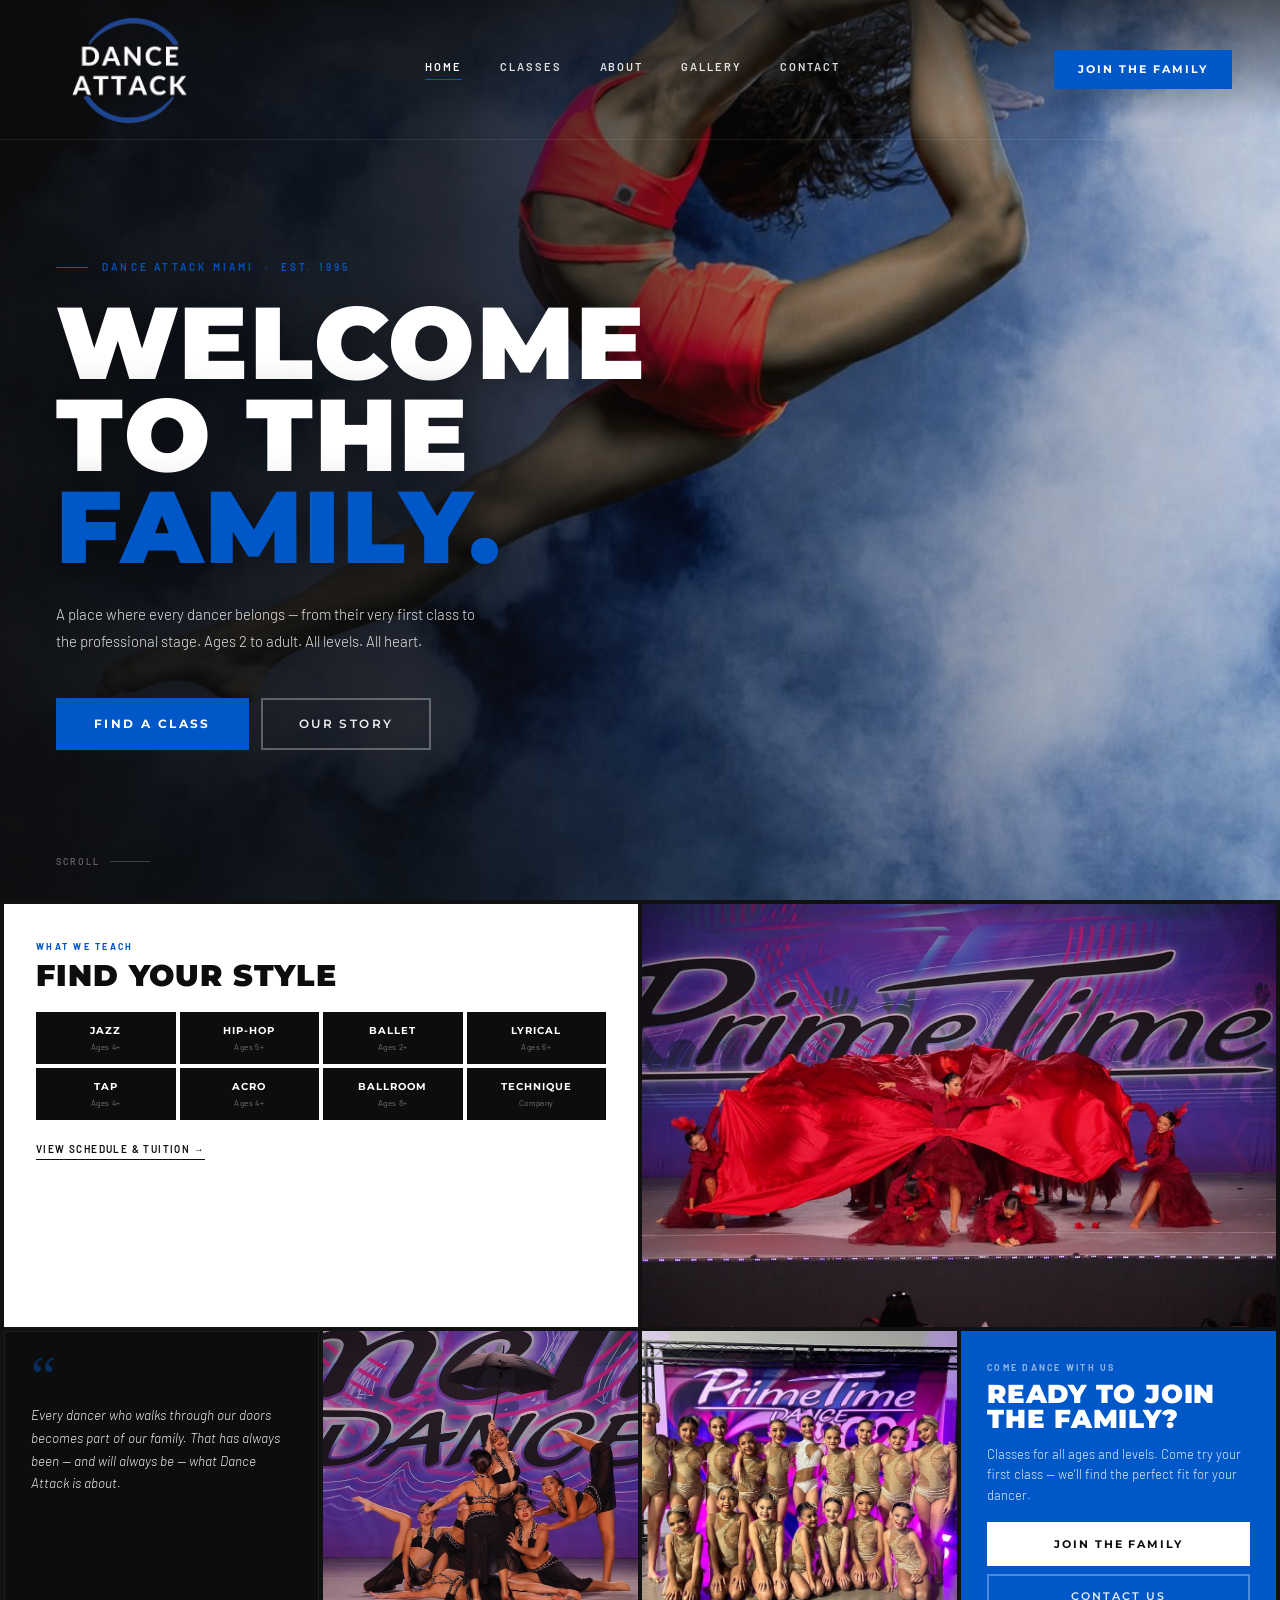
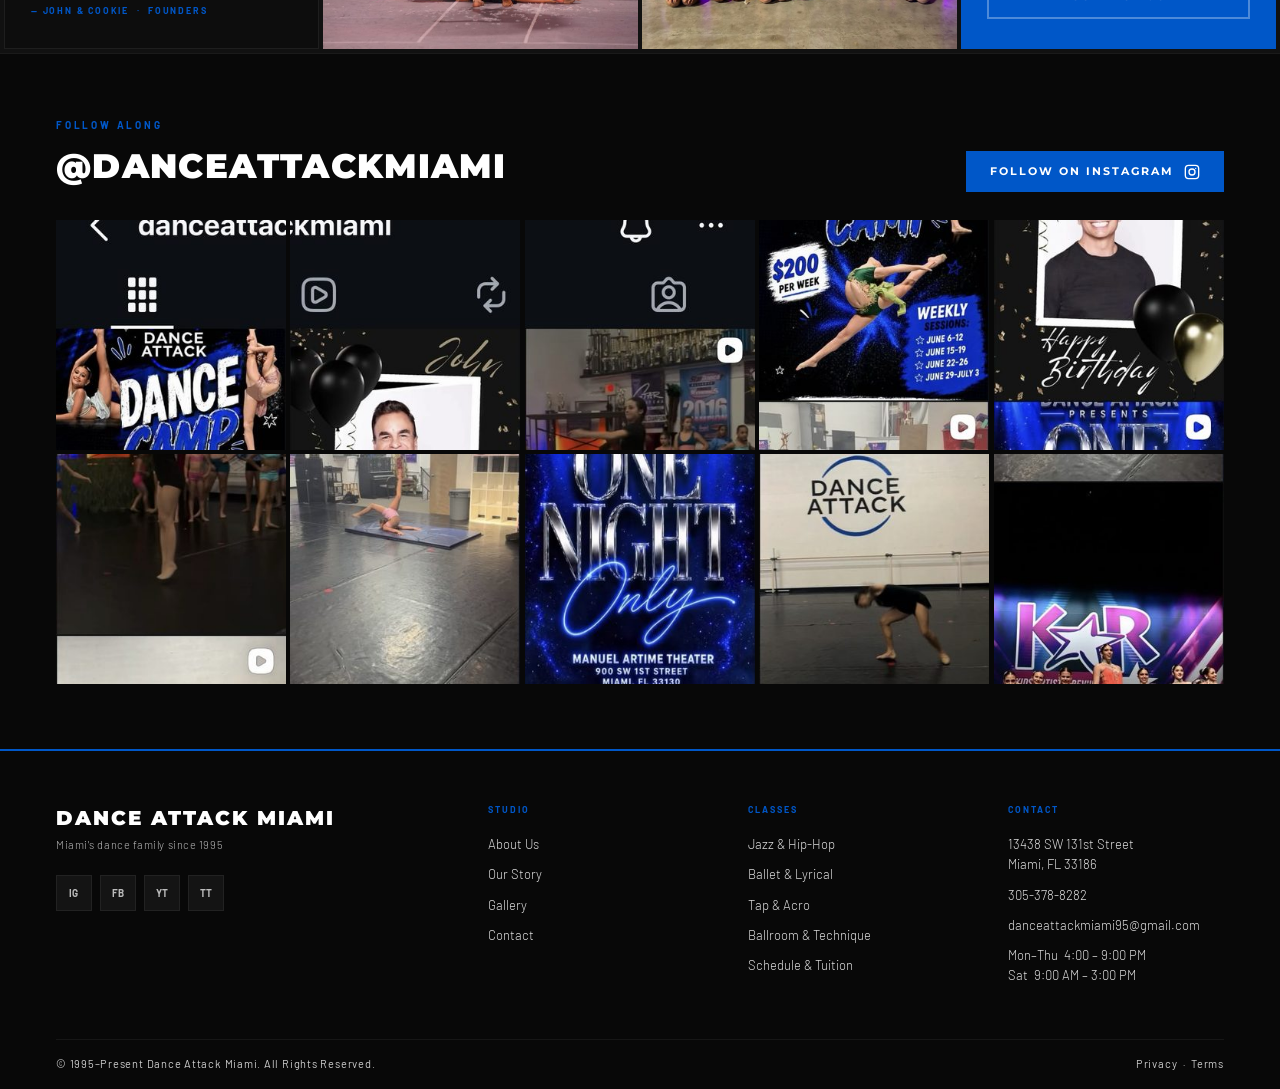
==== index.html @ 8b053bc7 "Add files via upload" ====
<!DOCTYPE html>
<html lang="en">
<head>
<meta charset="UTF-8">
<meta name="viewport" content="width=device-width, initial-scale=1.0">
<title>Dance Attack Miami</title>
<link href="https://fonts.googleapis.com/css2?family=Montserrat:wght@300;400;600;700;800;900&family=Barlow:wght@300;400&display=swap" rel="stylesheet">
<style>
*, *::before, *::after { box-sizing: border-box; margin: 0; padding: 0; }

:root {
  --black:   #0d0d0d;
  --white:   #ffffff;
  --blue:    #0057C8;
  --blue2:   #0048A8;
  --blue-dk: #003D8F;
  --blue-lt: #D6E4FF;
  --gap:     4px;
}

html { scroll-behavior: smooth; }
body {
  background: var(--black);
  color: var(--white);
  font-family: 'Barlow', sans-serif;
  font-weight: 400;
  line-height: 1.5;
  overflow-x: hidden;
}

/* ── NAV ── */
nav.top-nav {
  position: fixed;
  top: 0; left: 0; right: 0;
  z-index: 100;
  background: transparent;
  border-bottom: 1px solid rgba(255,255,255,0.08);
  display: flex;
  align-items: center;
  justify-content: space-between;
  padding: 0 48px;
  height: 140px;
  transition: height 0.4s ease, background 0.4s ease, border-color 0.4s ease, padding 0.4s ease;
}

nav.top-nav.scrolled {
  height: 68px;
  background: var(--black);
  border-bottom-color: var(--blue);
  padding: 0 48px;
}

.nav-logo {
  display: flex;
  align-items: center;
  gap: 11px;
  text-decoration: none;
  position: relative;
  z-index: 2;
}

.nav-logo-mark {
  width: 40px; height: 40px;
  position: relative;
  display: flex; align-items: center; justify-content: center;
}

.nav-logo-mark svg {
  position: absolute; inset: 0; width: 100%; height: 100%;
}

.nav-logo-wordmark {
  font-family: 'Montserrat', sans-serif;
  font-weight: 900;
  line-height: 1;
  color: var(--white);
}

.nav-logo-wordmark .line1 {
  font-size: 17px;
  letter-spacing: 0.1em;
  text-transform: uppercase;
  display: block;
}

.nav-logo-wordmark .line2 {
  font-size: 9px;
  letter-spacing: 0.22em;
  text-transform: uppercase;
  color: var(--blue);
  font-weight: 600;
  display: block;
  margin-top: 2px;
}

.nav-links {
  display: flex;
  align-items: center;
  gap: 38px;
  position: relative;
  z-index: 2;
}

.nav-links a {
  text-decoration: none;
  font-size: 11px;
  font-weight: 600;
  letter-spacing: 0.18em;
  text-transform: uppercase;
  color: rgba(255,255,255,0.88);
  padding-bottom: 3px;
  border-bottom: 1.5px solid transparent;
  transition: color 0.2s, border-color 0.2s, font-size 0.4s;
}

.nav-links a:hover,
.nav-links a.active { color: var(--white); border-bottom-color: var(--blue); }

.nav-cta {
  background: var(--blue);
  color: var(--white);
  font-family: 'Montserrat', sans-serif;
  font-weight: 700;
  font-size: 11px;
  letter-spacing: 0.18em;
  text-transform: uppercase;
  padding: 11px 24px;
  text-decoration: none;
  transition: background 0.2s;
  white-space: nowrap;
  position: relative;
  z-index: 2;
}

.nav-cta:hover { background: var(--blue2); }

.hamburger {
  display: none;
  flex-direction: column;
  gap: 5px;
  cursor: pointer;
  padding: 4px;
  background: none;
  border: none;
  position: relative;
  z-index: 2;
}

.hamburger span {
  width: 22px; height: 2px;
  background: var(--white);
  display: block;
  transition: transform 0.3s ease, opacity 0.3s ease;
  transform-origin: center;
}

.hamburger.open span:nth-child(1) { transform: translateY(7px) rotate(45deg); }
.hamburger.open span:nth-child(2) { opacity: 0; transform: scaleX(0); }
.hamburger.open span:nth-child(3) { transform: translateY(-7px) rotate(-45deg); }

/* Mobile fullscreen menu */
.mobile-menu {
  position: fixed;
  top: 0; right: 0;
  width: 100%; height: 100%;
  background: var(--black);
  border-left: 3px solid var(--blue);
  z-index: 200;
  display: flex;
  flex-direction: column;
  align-items: flex-start;
  justify-content: center;
  padding: 100px 40px 40px;
  gap: 4px;
  transform: translateX(100%);
  transition: transform 0.45s cubic-bezier(0.77, 0, 0.175, 1);
  pointer-events: none;
}

.mobile-menu.open {
  transform: translateX(0);
  pointer-events: all;
}

.mobile-menu a {
  font-family: 'Montserrat', sans-serif;
  font-weight: 900;
  font-size: 32px;
  letter-spacing: 0.06em;
  text-transform: uppercase;
  color: var(--white);
  text-decoration: none;
  padding: 10px 0;
  border-bottom: 1px solid #1a1a1a;
  width: 100%;
  opacity: 0;
  transform: translateX(-30px);
  transition: opacity 0.3s ease, transform 0.3s ease, color 0.2s;
  display: flex;
  align-items: center;
  justify-content: space-between;
}

.mobile-menu a::after {
  content: '→';
  font-size: 18px;
  color: var(--blue);
  opacity: 0;
  transition: opacity 0.2s, transform 0.2s;
  transform: translateX(-8px);
}

.mobile-menu a:hover { color: var(--blue); }
.mobile-menu a:hover::after { opacity: 1; transform: translateX(0); }

/* Staggered item entrance */
.mobile-menu.open a:nth-child(1) { opacity: 1; transform: translateX(0); transition-delay: 0.28s; }
.mobile-menu.open a:nth-child(2) { opacity: 1; transform: translateX(0); transition-delay: 0.35s; }
.mobile-menu.open a:nth-child(3) { opacity: 1; transform: translateX(0); transition-delay: 0.42s; }
.mobile-menu.open a:nth-child(4) { opacity: 1; transform: translateX(0); transition-delay: 0.49s; }
.mobile-menu.open a:nth-child(5) { opacity: 1; transform: translateX(0); transition-delay: 0.56s; }

.mobile-menu .m-cta {
  font-size: 12px;
  background: var(--blue);
  padding: 14px 32px;
  margin-top: 20px;
  border: none;
  border-bottom: none;
  opacity: 0;
  transform: translateX(-20px);
  transition: opacity 0.3s ease 0.65s, transform 0.3s ease 0.65s, background 0.2s;
  cursor: pointer;
  width: auto;
  align-self: flex-start;
  display: inline-flex;
  letter-spacing: 0.18em;
}

.mobile-menu.open .m-cta {
  opacity: 1;
  transform: translateX(0);
}

.mobile-menu .m-cta:hover { background: #0048A8; }

.mobile-menu .m-close {
  position: absolute;
  top: 24px; right: 24px;
  font-size: 26px;
  cursor: pointer;
  background: none;
  border: none;
  color: #555;
  line-height: 1;
  transition: color 0.2s;
}

.mobile-menu .m-close:hover { color: var(--white); }

/* ── HERO — FULL BLEED ── */
.hero {
  position: relative;
  min-height: 100vh;
  display: flex;
  align-items: center;
  overflow: hidden;
}

/* Background image — dancer pushed right */
.hero-bg {
  position: absolute;
  inset: 0;
  z-index: 0;
}

.hero-bg img {
  width: 100%;
  height: 100%;
  object-fit: cover;
  object-position: 70% center;
  display: block;
}

/* Gradient: dark on left for text, fades to transparent right */
.hero-gradient {
  position: absolute;
  inset: 0;
  z-index: 1;
  background: linear-gradient(
    to right,
    rgba(13,13,13,0.95) 0%,
    rgba(13,13,13,0.80) 35%,
    rgba(13,13,13,0.35) 60%,
    rgba(13,13,13,0.0)  100%
  );
}

/* Extra gradient at top for nav legibility */
.hero-top-fade {
  position: absolute;
  top: 0; left: 0; right: 0;
  height: 120px;
  z-index: 1;
  background: linear-gradient(to bottom, rgba(13,13,13,0.6) 0%, transparent 100%);
}

/* Text content */
.hero-content {
  position: relative;
  z-index: 2;
  padding: 190px 56px 80px;
  max-width: 600px;
}

.hero-eyebrow {
  font-size: 10px;
  font-weight: 600;
  letter-spacing: 0.32em;
  text-transform: uppercase;
  color: var(--blue);
  margin-bottom: 22px;
  display: flex;
  align-items: center;
  gap: 14px;
}

.hero-eyebrow::before {
  content: '';
  display: block;
  width: 32px;
  height: 1.5px;
  background: var(--blue);
  flex-shrink: 0;
}

.hero-headline {
  font-family: 'Montserrat', sans-serif;
  font-weight: 900;
  text-transform: uppercase;
  letter-spacing: 0.02em;
  line-height: 0.9;
  font-size: clamp(72px, 8vw, 110px);
  color: var(--white);
  margin-bottom: 28px;
  text-shadow: 0 2px 40px rgba(0,0,0,0.5);
}

.hero-headline em {
  font-style: normal;
  color: var(--blue);
}

.hero-sub {
  font-size: 15px;
  font-weight: 300;
  color: rgba(255,255,255,0.88);
  line-height: 1.75;
  max-width: 420px;
  margin-bottom: 44px;
  text-shadow: 0 1px 20px rgba(0,0,0,0.6);
}

.hero-actions {
  display: flex;
  gap: 12px;
  flex-wrap: wrap;
}

.btn-primary {
  background: var(--blue);
  color: var(--white);
  font-family: 'Montserrat', sans-serif;
  font-weight: 700;
  font-size: 12px;
  letter-spacing: 0.2em;
  text-transform: uppercase;
  padding: 15px 36px;
  text-decoration: none;
  border: 2px solid var(--blue);
  transition: background 0.2s, border-color 0.2s;
  display: inline-block;
}

.btn-primary:hover { background: var(--blue2); border-color: var(--blue2); }

.btn-ghost {
  color: rgba(255,255,255,0.92);
  font-family: 'Montserrat', sans-serif;
  font-weight: 600;
  font-size: 12px;
  letter-spacing: 0.2em;
  text-transform: uppercase;
  padding: 15px 36px;
  text-decoration: none;
  border: 2px solid rgba(255,255,255,0.3);
  transition: border-color 0.2s, color 0.2s;
  display: inline-block;
}

.btn-ghost:hover { border-color: rgba(255,255,255,0.7); color: var(--white); }

/* Scroll hint */
.hero-scroll {
  position: absolute;
  bottom: 32px;
  left: 56px;
  z-index: 2;
  display: flex;
  align-items: center;
  gap: 10px;
  font-size: 9px;
  font-weight: 600;
  letter-spacing: 0.22em;
  text-transform: uppercase;
  color: rgba(255,255,255,0.35);
}

.hero-scroll::after {
  content: '';
  display: block;
  width: 40px;
  height: 1px;
  background: rgba(255,255,255,0.2);
}

/* ── BENTO ── */
.bento-wrap {
  background: #111;
  padding: var(--gap);
}

.bento-grid {
  display: grid;
  grid-template-columns: repeat(4, 1fr);
  gap: var(--gap);
}

.bcard-classes {
  grid-column: span 2;
  background: var(--white);
  color: var(--black);
  padding: 36px 32px;
  display: flex;
  flex-direction: column;
  gap: 22px;
}

.bcard-gallery-main {
  grid-column: span 2;
  min-height: 280px;
  background: #0d1117;
  overflow: hidden;
  position: relative;
}

.bcard-gallery-main img {
  width: 100%; height: 100%;
  object-fit: cover;
  display: block;
}

.bcard-quote {
  grid-column: span 1;
  background: #0d0d0d;
  border: 1px solid #1e1e1e;
  padding: 30px 26px;
  display: flex;
  flex-direction: column;
  gap: 14px;
  min-height: 220px;
}

.bcard-photo {
  grid-column: span 1;
  min-height: 220px;
  background: #1a1a1a;
  overflow: hidden;
  position: relative;
}

.bcard-photo img {
  width: 100%; height: 100%;
  object-fit: cover;
  display: block;
  transition: transform 0.5s ease;
}

.bcard-photo:hover img { transform: scale(1.05); }

.photo-hover {
  position: absolute; inset: 0;
  background: linear-gradient(to top, rgba(0,0,0,0.65) 0%, transparent 55%);
  display: flex; align-items: flex-end; padding: 16px;
  opacity: 0; transition: opacity 0.3s;
}

.bcard-photo:hover .photo-hover { opacity: 1; }

.photo-label {
  font-size: 9px; font-weight: 700;
  letter-spacing: 0.2em; text-transform: uppercase;
  color: var(--white);
}

.bcard-cta {
  grid-column: span 1;
  background: var(--blue);
  padding: 30px 26px;
  display: flex;
  flex-direction: column;
  justify-content: space-between;
  gap: 16px;
  min-height: 220px;
}

.card-tag {
  font-size: 9px; font-weight: 700;
  letter-spacing: 0.25em; text-transform: uppercase;
}

.card-tag.dark  { color: var(--blue); }
.card-tag.light { color: rgba(255,255,255,0.55); }

.card-title {
  font-family: 'Montserrat', sans-serif;
  font-weight: 900;
  text-transform: uppercase;
  letter-spacing: 0.03em;
  line-height: 0.95;
}

.card-title.on-white { font-size: 30px; color: var(--black); }
.card-title.on-blue  { font-size: 26px; color: var(--white); }

.classes-grid {
  display: grid;
  grid-template-columns: repeat(4, 1fr);
  gap: 4px;
}

.class-pill {
  background: var(--black);
  color: var(--white);
  font-family: 'Montserrat', sans-serif;
  font-weight: 700;
  font-size: 10px;
  letter-spacing: 0.1em;
  text-transform: uppercase;
  padding: 11px 6px;
  text-align: center;
  text-decoration: none;
  display: flex;
  flex-direction: column;
  align-items: center;
  gap: 3px;
  transition: background 0.2s;
}

.class-pill:hover { background: var(--blue); }
.class-pill span { font-size: 8px; font-weight: 400; font-family: 'Barlow', sans-serif; color: #777; letter-spacing: 0.05em; text-transform: none; }
.class-pill:hover span { color: rgba(255,255,255,0.88); }

.bcard-link {
  font-size: 10px; font-weight: 600;
  letter-spacing: 0.14em; text-transform: uppercase;
  color: var(--black); text-decoration: none;
  border-bottom: 1.5px solid var(--black);
  padding-bottom: 2px; align-self: flex-start;
  transition: color 0.2s, border-color 0.2s;
}

.bcard-link:hover { color: var(--blue); border-color: var(--blue); }

.quote-mark {
  font-family: Georgia, serif;
  font-size: 56px;
  color: var(--blue);
  line-height: 0.5;
  opacity: 0.45;
}

.quote-text {
  font-size: 13.5px; font-weight: 300; font-style: italic;
  color: #eee; line-height: 1.7; flex: 1;
}

.quote-attr {
  font-size: 9px; font-weight: 700;
  letter-spacing: 0.2em; text-transform: uppercase;
  color: var(--blue);
}

.cta-sub {
  font-size: 13px; font-weight: 300;
  color: rgba(255,255,255,0.88); line-height: 1.6;
}

.cta-btn-stack { display: flex; flex-direction: column; gap: 8px; }

.btn-white {
  background: var(--white); color: var(--black);
  font-family: 'Montserrat', sans-serif;
  font-weight: 700; font-size: 11px;
  letter-spacing: 0.18em; text-transform: uppercase;
  padding: 12px 20px; text-decoration: none;
  border: 2px solid var(--white); text-align: center;
  transition: background 0.2s, color 0.2s; display: block;
}

.btn-white:hover { background: transparent; color: var(--white); }

.btn-outline-white {
  color: rgba(255,255,255,0.88);
  font-family: 'Montserrat', sans-serif;
  font-weight: 600; font-size: 11px;
  letter-spacing: 0.18em; text-transform: uppercase;
  padding: 12px 20px; text-decoration: none;
  border: 2px solid rgba(255,255,255,0.3); text-align: center;
  transition: border-color 0.2s, color 0.2s; display: block;
}

.btn-outline-white:hover { border-color: white; color: white; }

/* ── FOOTER ── */
footer {
  background: #080808;
  border-top: 2px solid var(--blue);
  padding: 52px 56px 0;
}

.footer-grid {
  display: grid;
  grid-template-columns: 1.8fr 1fr 1fr 1fr;
  gap: 44px;
  padding-bottom: 44px;
}

.footer-brand-name {
  font-family: 'Montserrat', sans-serif;
  font-weight: 900; font-size: 20px;
  letter-spacing: 0.1em; text-transform: uppercase;
  margin-bottom: 4px; color: var(--white);
}

.footer-brand-tag {
  font-size: 11px; font-weight: 300;
  color: #bbb; margin-bottom: 22px; letter-spacing: 0.05em;
}

.footer-social { display: flex; gap: 8px; }

.social-btn {
  width: 36px; height: 36px;
  background: #141414; border: 1px solid #222;
  display: flex; align-items: center; justify-content: center;
  text-decoration: none; font-size: 10px; font-weight: 700;
  letter-spacing: 0.04em; color: #bbb;
  transition: background 0.2s, color 0.2s, border-color 0.2s;
}

.social-btn:hover { background: var(--blue); color: white; border-color: var(--blue); }

.footer-col h4 {
  font-size: 9px; font-weight: 700;
  letter-spacing: 0.22em; text-transform: uppercase;
  color: var(--blue); margin-bottom: 18px;
}

.footer-col a, .footer-col p {
  display: block; font-size: 13px; font-weight: 300;
  color: #ddd; text-decoration: none;
  margin-bottom: 10px; line-height: 1.55;
  transition: color 0.2s;
}

.footer-col a:hover { color: var(--white); }

.footer-bottom {
  border-top: 1px solid #161616; padding: 16px 0;
  display: flex; justify-content: space-between;
  font-size: 11px; color: #ccc; letter-spacing: 0.07em;
}

/* ── BOTTOM NAV (mobile) ── */
.bottom-nav {
  display: none;
  position: fixed;
  bottom: 0; left: 0; right: 0;
  background: #0a0a0a;
  border-top: 1px solid #1a1a1a;
  z-index: 100; height: 58px;
}

.bnav-inner {
  display: grid;
  grid-template-columns: repeat(5, 1fr);
  height: 100%;
}

.bnav-item {
  display: flex; flex-direction: column;
  align-items: center; justify-content: center;
  gap: 3px; text-decoration: none; color: #444;
  transition: color 0.2s; font-size: 8px;
  font-weight: 600; letter-spacing: 0.08em; text-transform: uppercase;
}

.bnav-item.active, .bnav-item:hover { color: var(--blue); }
.bnav-item svg { width: 19px; height: 19px; }

/* ── RESPONSIVE ── */
@media (max-width: 1024px) {
  nav.top-nav { padding: 0 20px; height: 100px; }
  nav.top-nav.scrolled { height: 60px; }
  .nav-links, .nav-cta { display: none; }
  .hamburger { display: flex; }

  /* Hero: keep overlay on mobile, adjust position */
  .hero { min-height: 100svh; }
  .hero-bg img { object-position: 65% center; }
  .hero-gradient {
    background: linear-gradient(
      to right,
      rgba(13,13,13,0.88) 0%,
      rgba(13,13,13,0.65) 40%,
      rgba(13,13,13,0.25) 68%,
      rgba(13,13,13,0.05) 100%
    );
  }
  .hero-content { padding: 110px 20px 60px; max-width: 85%; }
  .hero-headline { font-size: clamp(38px, 9vw, 58px); }
  .hero-sub { font-size: 14px; max-width: 340px; }
  .hero-scroll { left: 24px; }

  .bento-grid { grid-template-columns: 1fr 1fr; }
  .bcard-classes { grid-column: span 2; }
  .bcard-gallery-main { grid-column: span 2; min-height: 220px; }
  .bcard-quote, .bcard-photo, .bcard-cta { grid-column: span 1; }

  footer { padding: 36px 20px 0; }
  .footer-grid { grid-template-columns: 1fr 1fr; gap: 28px; }
  .bottom-nav { display: block; }
  body { padding-bottom: 58px; }
}

@media (max-width: 580px) {
  .hero-bg img { object-position: 72% center; }
  .hero-gradient {
    background: linear-gradient(
      to right,
      rgba(13,13,13,0.90) 0%,
      rgba(13,13,13,0.70) 50%,
      rgba(13,13,13,0.2)  100%
    );
  }
  .hero-content { padding: 100px 18px 50px; }
  .hero-headline { font-size: clamp(32px, 10vw, 46px); }
  .hero-sub { font-size: 13.5px; max-width: 280px; }
  .hero-actions { flex-direction: column; align-items: stretch; }
  .btn-primary, .btn-ghost { text-align: center; }

  .bento-grid { grid-template-columns: 1fr; }
  .bcard-classes, .bcard-gallery-main,
  .bcard-quote, .bcard-photo, .bcard-cta { grid-column: span 1; }
  .bcard-gallery-main { min-height: 200px; }
  .classes-grid { grid-template-columns: repeat(4, 1fr); gap: 3px; }
  .class-pill { font-size: 9px; padding: 9px 3px; }
  .footer-grid { grid-template-columns: 1fr; }
}

/* ── ANIMATIONS ─────────────────────────────────────── */

/* 1. Hero headline — staggered fade-up */
@keyframes fadeUp {
  from { opacity: 0; transform: translateY(32px); }
  to   { opacity: 1; transform: translateY(0); }
}

.hero-eyebrow {
  opacity: 0;
  animation: fadeUp 0.7s ease forwards;
  animation-delay: 0.2s;
}

.hero-headline {
  opacity: 0;
  animation: fadeUp 0.8s ease forwards;
  animation-delay: 0.45s;
}

.hero-sub {
  opacity: 0;
  animation: fadeUp 0.7s ease forwards;
  animation-delay: 0.75s;
}

.hero-actions {
  opacity: 0;
  animation: fadeUp 0.7s ease forwards;
  animation-delay: 1s;
}

.hero-scroll {
  opacity: 0;
  animation: fadeUp 0.6s ease forwards;
  animation-delay: 1.3s;
}

/* 2. Bento cards — scroll-triggered fade-up via JS class */
@keyframes cardEnter {
  from { opacity: 0; transform: translateY(28px); }
  to   { opacity: 1; transform: translateY(0); }
}

.bcard-classes,
.bcard-gallery-main,
.bcard-quote,
.bcard-photo,
.bcard-cta {
  opacity: 0;
  transform: translateY(28px);
  transition: opacity 0.6s ease, transform 0.6s ease;
}

.bcard-classes.visible,
.bcard-gallery-main.visible,
.bcard-quote.visible,
.bcard-photo.visible,
.bcard-cta.visible {
  opacity: 1;
  transform: translateY(0);
}

/* 3. Class pills — scale + color on hover */
.class-pill {
  transition: background 0.2s ease, transform 0.18s ease, box-shadow 0.18s ease;
}

.class-pill:hover {
  transform: scale(1.04);
  box-shadow: 0 4px 16px rgba(0, 87, 200, 0.35);
}

/* 4. Nav CTA — single pulse on load */
@keyframes ctaPulse {
  0%   { box-shadow: 0 0 0 0 rgba(0, 87, 200, 0.7); }
  60%  { box-shadow: 0 0 0 10px rgba(0, 87, 200, 0); }
  100% { box-shadow: 0 0 0 0 rgba(0, 87, 200, 0); }
}

.nav-cta {
  animation: ctaPulse 1.2s ease 1.8s 2;
}

/* 5. Photo cards — blue tint overlay on hover */
.bcard-photo::after {
  content: '';
  position: absolute;
  inset: 0;
  background: rgba(0, 87, 200, 0.18);
  opacity: 0;
  transition: opacity 0.3s ease;
  pointer-events: none;
  z-index: 1;
}

.bcard-photo:hover::after {
  opacity: 1;
}

.photo-hover {
  z-index: 2;
}

/* 6. Quote mark — fade + scale in on scroll */
.quote-mark {
  opacity: 0;
  transform: scale(0.6);
  transition: opacity 0.8s ease, transform 0.8s ease;
}

.bcard-quote.visible .quote-mark {
  opacity: 0.45;
  transform: scale(1);
  transition-delay: 0.2s;
}

/* 7. Footer social — lift on hover */
.social-btn {
  transition: background 0.2s ease, color 0.2s ease, border-color 0.2s ease, transform 0.18s ease;
}

.social-btn:hover {
  transform: translateY(-3px);
}

/* 8. Scroll indicator bounce */
@keyframes bounce {
  0%, 100% { transform: translateY(0); }
  50%       { transform: translateY(6px); }
}

.hero-scroll {
  animation: fadeUp 0.6s ease forwards 1.3s, bounce 1.6s ease-in-out 2.2s infinite;
}


/* ── VIDEO HERO ── */
.hero-video {
  position: absolute;
  inset: 0;
  width: 100%;
  height: 100%;
  object-fit: cover;
  object-position: center;
  z-index: 0;
  display: none; /* Hidden until video loads */
}

.hero-video.loaded { display: block; }

/* When video is active, hide the photo */
.hero-bg.video-active img { display: none; }


/* ── INSTAGRAM SECTION ── */
.insta-section {
  background: #080808;
  padding: 64px 56px;
  border-top: 1px solid #1a1a1a;
}

.insta-header {
  display: flex;
  align-items: flex-end;
  justify-content: space-between;
  margin-bottom: 28px;
  gap: 16px;
  flex-wrap: wrap;
}

.insta-tag {
  font-size: 10px;
  font-weight: 700;
  letter-spacing: .28em;
  text-transform: uppercase;
  color: #0057C8;
  margin-bottom: 8px;
}

.insta-title {
  font-family: 'Montserrat', sans-serif;
  font-weight: 900;
  font-size: clamp(22px, 3vw, 34px);
  text-transform: uppercase;
  letter-spacing: .04em;
  color: #fff;
}

.insta-follow-btn {
  display: inline-flex;
  align-items: center;
  gap: 10px;
  background: #0057C8;
  color: #fff;
  font-family: 'Montserrat', sans-serif;
  font-weight: 700;
  font-size: 11px;
  letter-spacing: .18em;
  text-transform: uppercase;
  padding: 12px 24px;
  text-decoration: none;
  transition: background .2s;
  flex-shrink: 0;
}

.insta-follow-btn svg {
  width: 16px; height: 16px;
}

.insta-follow-btn:hover { background: #0048A8; }

/* 10-tile grid: 5 across, 2 rows */
.insta-grid {
  display: grid;
  grid-template-columns: repeat(5, 1fr);
  gap: 4px;
}

.insta-tile {
  aspect-ratio: 1;
  position: relative;
  overflow: hidden;
  display: block;
  background: #111;
  text-decoration: none;
}

.insta-tile-bg {
  position: absolute;
  inset: 0;
  background: linear-gradient(135deg, #0d1117 0%, #1a1a2e 50%, #0d1117 100%);
  transition: transform .5s ease;
}

.insta-tile:hover .insta-tile-bg {
  transform: scale(1.06);
}



.insta-tile-overlay {
  position: absolute;
  inset: 0;
  display: flex;
  align-items: center;
  justify-content: center;
  opacity: 0.08;
  transition: opacity .3s;
}

.insta-tile:hover .insta-tile-overlay {
  opacity: 0.3;
  background: rgba(0, 87, 200, 0.2);
}

/* Stagger fade-in */
@keyframes tileIn {
  from { opacity: 0; transform: scale(0.96); }
  to   { opacity: 1; transform: scale(1); }
}

.insta-tile {
  animation: tileIn 0.5s ease both;
}

@media (max-width: 1024px) {
  .insta-section { padding: 48px 24px; }
  .insta-grid { grid-template-columns: repeat(5, 1fr); }
}

@media (max-width: 580px) {
  .insta-grid { grid-template-columns: repeat(5, 1fr); gap: 2px; }
  .insta-follow-btn { width: 100%; justify-content: center; }
  .insta-header { flex-direction: column; align-items: flex-start; }
}


.insta-tile:hover img { transform: scale(1.06); }
.insta-tile-overlay {
  position: absolute;
  inset: 0;
  display: flex;
  align-items: center;
  justify-content: center;
  opacity: 0;
  transition: opacity .3s;
  background: rgba(0, 87, 200, 0.35);
}
.insta-tile:hover .insta-tile-overlay { opacity: 1; }

</style>
</head>
<body>

<!-- Mobile menu -->
<div class="mobile-menu" id="mobileMenu">
  <button class="m-close" onclick="toggleMenu()">✕</button>
  <a href="#" onclick="toggleMenu()">Home</a>
  <a href="#" onclick="toggleMenu()">Classes</a>
  <a href="#" onclick="toggleMenu()">About</a>
  <a href="#" onclick="toggleMenu()">Gallery</a>
  <a href="#" onclick="toggleMenu()">Contact</a>
  <a href="#" class="btn-primary m-cta" onclick="toggleMenu()">Join the Family</a>
</div>

<!-- NAV -->
<nav class="top-nav" id="topNav">
  <a href="#" class="nav-logo">
    <img src="[data-uri]"
         alt="Dance Attack Miami"
         style="height:110px;width:auto;display:block;transition:height 0.4s ease;" />
  </a>

  <div class="nav-links">
    <a href="#" class="active">Home</a>
    <a href="#">Classes</a>
    <a href="#">About</a>
    <a href="#">Gallery</a>
    <a href="#">Contact</a>
  </div>

  <a href="#" class="nav-cta">Join the Family</a>
  <button class="hamburger" onclick="toggleMenu()">
    <span></span><span></span><span></span>
  </button>
</nav>

<!-- HERO — FULL BLEED -->
<section class="hero">

  <!-- Background dancer photo — positioned right -->
  <div class="hero-bg" id="heroBg">
    <!--
    ══════════════════════════════════════════════════
    VIDEO HERO — Ready to use when video is available
    To activate: place your video file in the same
    folder and update the src paths below, then
    remove the "display:none" style comment.
    ══════════════════════════════════════════════════
    <video class="hero-video" id="heroVideo"
      autoplay muted loop playsinline
      style="display:none;">
      <source src="hero-reel.mp4" type="video/mp4">
      <source src="hero-reel.webm" type="video/webm">
    </video>
    -->
    <img src="[data-uri]"
         alt="Dance Attack Miami dancer" />
  </div>

  <!-- Left-to-right gradient so text is readable -->
  <div class="hero-gradient"></div>
  <div class="hero-top-fade"></div>

  <!-- Text — left side with breathing room -->
  <div class="hero-content">
    <div class="hero-eyebrow">Dance Attack Miami &nbsp;·&nbsp; Est. 1995</div>
    <h1 class="hero-headline">
      Welcome<br>to the<br><em>Family.</em>
    </h1>
    <p class="hero-sub">
      A place where every dancer belongs — from their very first class to the professional stage. Ages 2 to adult. All levels. All heart.
    </p>
    <div class="hero-actions">
      <a href="#" class="btn-primary">Find a Class</a>
      <a href="#" class="btn-ghost">Our Story</a>
    </div>
  </div>

  <div class="hero-scroll">Scroll</div>
</section>

<!-- BENTO -->
<section class="bento-wrap">
  <div class="bento-grid">

    <div class="bcard-classes">
      <div>
        <div class="card-tag dark">What We Teach</div>
        <div class="card-title on-white" style="margin-top:8px;">Find Your Style</div>
      </div>
      <div class="classes-grid">
        <a href="#" class="class-pill">Jazz<span>Ages 4+</span></a>
        <a href="#" class="class-pill">Hip-Hop<span>Ages 5+</span></a>
        <a href="#" class="class-pill">Ballet<span>Ages 2+</span></a>
        <a href="#" class="class-pill">Lyrical<span>Ages 6+</span></a>
        <a href="#" class="class-pill">Tap<span>Ages 4+</span></a>
        <a href="#" class="class-pill">Acro<span>Ages 4+</span></a>
        <a href="#" class="class-pill">Ballroom<span>Ages 8+</span></a>
        <a href="#" class="class-pill">Technique<span>Company</span></a>
      </div>
      <a href="#" class="bcard-link">View Schedule &amp; Tuition &rarr;</a>
    </div>

    <div class="bcard-gallery-main">
      <img src="[data-uri]"
           alt="Dance Attack competition"
           style="width:100%;height:100%;object-fit:cover;min-height:280px;display:block;" />
    </div>

    <div class="bcard-quote">
      <div class="quote-mark">&ldquo;</div>
      <p class="quote-text">Every dancer who walks through our doors becomes part of our family. That has always been — and will always be — what Dance Attack is about.</p>
      <div class="quote-attr">— John &amp; Cookie &nbsp;·&nbsp; Founders</div>
    </div>

    <div class="bcard-photo">
      <img src="[data-uri]"
           alt="Dance Attack competition group" />
      <div class="photo-hover"><span class="photo-label">Competition</span></div>
    </div>

    <div class="bcard-photo">
      <img src="[data-uri]"
           alt="Dance Attack team" />
      <div class="photo-hover"><span class="photo-label">Competition Team</span></div>
    </div>

    <div class="bcard-cta">
      <div>
        <div class="card-tag light">Come Dance With Us</div>
        <div class="card-title on-blue" style="margin-top:8px;">Ready to join<br>the family?</div>
        <p class="cta-sub" style="margin-top:12px;">Classes for all ages and levels. Come try your first class — we'll find the perfect fit for your dancer.</p>
      </div>
      <div class="cta-btn-stack">
        <a href="#" class="btn-white">Join the Family</a>
        <a href="#" class="btn-outline-white">Contact Us</a>
      </div>
    </div>

  </div>
</section>

<!-- FOOTER -->
<!-- ══════════════════════════════════════════════════════════
     INSTAGRAM FEED SECTION
     ──────────────────────────────────────────────────────────
     OPTION 1 (RECOMMENDED — Easy, ~5 min setup):
       1. Go to https://elfsight.com/instagram-feed-widget/
       2. Connect @danceattackmiami
       3. Set to show 10 posts, square grid layout
       4. Copy the embed code they give you
       5. Replace the placeholder grid below with that code
     
     OPTION 2 (Free, self-hosted):
       Use the Instagram Basic Display API with an access token
       from developers.facebook.com — contact a developer to
       set this up for a permanent automated solution.
══════════════════════════════════════════════════════════ -->

<section class="insta-section">
  <div class="insta-header">
    <div class="insta-left">
      <div class="insta-tag">Follow Along</div>
      <div class="insta-title">@danceattackmiami</div>
    </div>
    <a href="https://www.instagram.com/danceattackmiami"
       target="_blank" class="insta-follow-btn">
      Follow on Instagram
      <svg viewBox="0 0 24 24" fill="none" stroke="currentColor" stroke-width="2" stroke-linecap="round" stroke-linejoin="round">
        <rect x="2" y="2" width="20" height="20" rx="5" ry="5"/>
        <circle cx="12" cy="12" r="4.5"/>
        <circle cx="17.5" cy="6.5" r="1" fill="currentColor" stroke="none"/>
      </svg>
    </a>
  </div>

  <!-- ── PASTE ELFSIGHT OR API EMBED CODE HERE ── -->
  <!-- ── PASTE ELFSIGHT OR API EMBED CODE HERE TO REPLACE THIS GRID ── -->
  <div class="insta-grid" id="instaGrid">
    <a href="https://www.instagram.com/danceattackmiami"
       target="_blank"
       class="insta-tile"
       style="animation-delay:0.0s">
      <img src="[data-uri]"
           alt="Dance Attack Miami Instagram"
           style="width:100%;height:100%;object-fit:cover;display:block;transition:transform .5s ease;" />
      <div class="insta-tile-overlay">
        <svg viewBox="0 0 24 24" fill="white" width="22" height="22">
          <path d="M12 2.163c3.204 0 3.584.012 4.85.07 3.252.148 4.771 1.691 4.919 4.919.058 1.265.069 1.645.069 4.849 0 3.205-.012 3.584-.069 4.849-.149 3.225-1.664 4.771-4.919 4.919-1.266.058-1.644.07-4.85.07-3.204 0-3.584-.012-4.849-.07-3.26-.149-4.771-1.699-4.919-4.92-.058-1.265-.07-1.644-.07-4.849 0-3.204.013-3.583.07-4.849.149-3.227 1.664-4.771 4.919-4.919 1.266-.057 1.645-.069 4.849-.069zm0-2.163c-3.259 0-3.667.014-4.947.072-4.358.2-6.78 2.618-6.98 6.98-.059 1.281-.073 1.689-.073 4.948 0 3.259.014 3.668.072 4.948.2 4.358 2.618 6.78 6.98 6.98 1.281.058 1.689.072 4.948.072 3.259 0 3.668-.014 4.948-.072 4.354-.2 6.782-2.618 6.979-6.98.059-1.28.073-1.689.073-4.948 0-3.259-.014-3.667-.072-4.947-.196-4.354-2.617-6.78-6.979-6.98-1.281-.059-1.69-.073-4.949-.073zm0 5.838c-3.403 0-6.162 2.759-6.162 6.162s2.759 6.163 6.162 6.163 6.162-2.759 6.162-6.163c0-3.403-2.759-6.162-6.162-6.162zm0 10.162c-2.209 0-4-1.79-4-4 0-2.209 1.791-4 4-4s4 1.791 4 4c0 2.21-1.791 4-4 4zm6.406-11.845c-.796 0-1.441.645-1.441 1.44s.645 1.44 1.441 1.44c.795 0 1.439-.645 1.439-1.44s-.644-1.44-1.439-1.44z"/>
        </svg>
      </div>
    </a>
    <a href="https://www.instagram.com/danceattackmiami"
       target="_blank"
       class="insta-tile"
       style="animation-delay:0.05s">
      <img src="[data-uri]"
           alt="Dance Attack Miami Instagram"
           style="width:100%;height:100%;object-fit:cover;display:block;transition:transform .5s ease;" />
      <div class="insta-tile-overlay">
        <svg viewBox="0 0 24 24" fill="white" width="22" height="22">
          <path d="M12 2.163c3.204 0 3.584.012 4.85.07 3.252.148 4.771 1.691 4.919 4.919.058 1.265.069 1.645.069 4.849 0 3.205-.012 3.584-.069 4.849-.149 3.225-1.664 4.771-4.919 4.919-1.266.058-1.644.07-4.85.07-3.204 0-3.584-.012-4.849-.07-3.26-.149-4.771-1.699-4.919-4.92-.058-1.265-.07-1.644-.07-4.849 0-3.204.013-3.583.07-4.849.149-3.227 1.664-4.771 4.919-4.919 1.266-.057 1.645-.069 4.849-.069zm0-2.163c-3.259 0-3.667.014-4.947.072-4.358.2-6.78 2.618-6.98 6.98-.059 1.281-.073 1.689-.073 4.948 0 3.259.014 3.668.072 4.948.2 4.358 2.618 6.78 6.98 6.98 1.281.058 1.689.072 4.948.072 3.259 0 3.668-.014 4.948-.072 4.354-.2 6.782-2.618 6.979-6.98.059-1.28.073-1.689.073-4.948 0-3.259-.014-3.667-.072-4.947-.196-4.354-2.617-6.78-6.979-6.98-1.281-.059-1.69-.073-4.949-.073zm0 5.838c-3.403 0-6.162 2.759-6.162 6.162s2.759 6.163 6.162 6.163 6.162-2.759 6.162-6.163c0-3.403-2.759-6.162-6.162-6.162zm0 10.162c-2.209 0-4-1.79-4-4 0-2.209 1.791-4 4-4s4 1.791 4 4c0 2.21-1.791 4-4 4zm6.406-11.845c-.796 0-1.441.645-1.441 1.44s.645 1.44 1.441 1.44c.795 0 1.439-.645 1.439-1.44s-.644-1.44-1.439-1.44z"/>
        </svg>
      </div>
    </a>
    <a href="https://www.instagram.com/danceattackmiami"
       target="_blank"
       class="insta-tile"
       style="animation-delay:0.1s">
      <img src="[data-uri]"
           alt="Dance Attack Miami Instagram"
           style="width:100%;height:100%;object-fit:cover;display:block;transition:transform .5s ease;" />
      <div class="insta-tile-overlay">
        <svg viewBox="0 0 24 24" fill="white" width="22" height="22">
          <path d="M12 2.163c3.204 0 3.584.012 4.85.07 3.252.148 4.771 1.691 4.919 4.919.058 1.265.069 1.645.069 4.849 0 3.205-.012 3.584-.069 4.849-.149 3.225-1.664 4.771-4.919 4.919-1.266.058-1.644.07-4.85.07-3.204 0-3.584-.012-4.849-.07-3.26-.149-4.771-1.699-4.919-4.92-.058-1.265-.07-1.644-.07-4.849 0-3.204.013-3.583.07-4.849.149-3.227 1.664-4.771 4.919-4.919 1.266-.057 1.645-.069 4.849-.069zm0-2.163c-3.259 0-3.667.014-4.947.072-4.358.2-6.78 2.618-6.98 6.98-.059 1.281-.073 1.689-.073 4.948 0 3.259.014 3.668.072 4.948.2 4.358 2.618 6.78 6.98 6.98 1.281.058 1.689.072 4.948.072 3.259 0 3.668-.014 4.948-.072 4.354-.2 6.782-2.618 6.979-6.98.059-1.28.073-1.689.073-4.948 0-3.259-.014-3.667-.072-4.947-.196-4.354-2.617-6.78-6.979-6.98-1.281-.059-1.69-.073-4.949-.073zm0 5.838c-3.403 0-6.162 2.759-6.162 6.162s2.759 6.163 6.162 6.163 6.162-2.759 6.162-6.163c0-3.403-2.759-6.162-6.162-6.162zm0 10.162c-2.209 0-4-1.79-4-4 0-2.209 1.791-4 4-4s4 1.791 4 4c0 2.21-1.791 4-4 4zm6.406-11.845c-.796 0-1.441.645-1.441 1.44s.645 1.44 1.441 1.44c.795 0 1.439-.645 1.439-1.44s-.644-1.44-1.439-1.44z"/>
        </svg>
      </div>
    </a>
    <a href="https://www.instagram.com/danceattackmiami"
       target="_blank"
       class="insta-tile"
       style="animation-delay:0.15000000000000002s">
      <img src="[data-uri]"
           alt="Dance Attack Miami Instagram"
           style="width:100%;height:100%;object-fit:cover;display:block;transition:transform .5s ease;" />
      <div class="insta-tile-overlay">
        <svg viewBox="0 0 24 24" fill="white" width="22" height="22">
          <path d="M12 2.163c3.204 0 3.584.012 4.85.07 3.252.148 4.771 1.691 4.919 4.919.058 1.265.069 1.645.069 4.849 0 3.205-.012 3.584-.069 4.849-.149 3.225-1.664 4.771-4.919 4.919-1.266.058-1.644.07-4.85.07-3.204 0-3.584-.012-4.849-.07-3.26-.149-4.771-1.699-4.919-4.92-.058-1.265-.07-1.644-.07-4.849 0-3.204.013-3.583.07-4.849.149-3.227 1.664-4.771 4.919-4.919 1.266-.057 1.645-.069 4.849-.069zm0-2.163c-3.259 0-3.667.014-4.947.072-4.358.2-6.78 2.618-6.98 6.98-.059 1.281-.073 1.689-.073 4.948 0 3.259.014 3.668.072 4.948.2 4.358 2.618 6.78 6.98 6.98 1.281.058 1.689.072 4.948.072 3.259 0 3.668-.014 4.948-.072 4.354-.2 6.782-2.618 6.979-6.98.059-1.28.073-1.689.073-4.948 0-3.259-.014-3.667-.072-4.947-.196-4.354-2.617-6.78-6.979-6.98-1.281-.059-1.69-.073-4.949-.073zm0 5.838c-3.403 0-6.162 2.759-6.162 6.162s2.759 6.163 6.162 6.163 6.162-2.759 6.162-6.163c0-3.403-2.759-6.162-6.162-6.162zm0 10.162c-2.209 0-4-1.79-4-4 0-2.209 1.791-4 4-4s4 1.791 4 4c0 2.21-1.791 4-4 4zm6.406-11.845c-.796 0-1.441.645-1.441 1.44s.645 1.44 1.441 1.44c.795 0 1.439-.645 1.439-1.44s-.644-1.44-1.439-1.44z"/>
        </svg>
      </div>
    </a>
    <a href="https://www.instagram.com/danceattackmiami"
       target="_blank"
       class="insta-tile"
       style="animation-delay:0.2s">
      <img src="[data-uri]"
           alt="Dance Attack Miami Instagram"
           style="width:100%;height:100%;object-fit:cover;display:block;transition:transform .5s ease;" />
      <div class="insta-tile-overlay">
        <svg viewBox="0 0 24 24" fill="white" width="22" height="22">
          <path d="M12 2.163c3.204 0 3.584.012 4.85.07 3.252.148 4.771 1.691 4.919 4.919.058 1.265.069 1.645.069 4.849 0 3.205-.012 3.584-.069 4.849-.149 3.225-1.664 4.771-4.919 4.919-1.266.058-1.644.07-4.85.07-3.204 0-3.584-.012-4.849-.07-3.26-.149-4.771-1.699-4.919-4.92-.058-1.265-.07-1.644-.07-4.849 0-3.204.013-3.583.07-4.849.149-3.227 1.664-4.771 4.919-4.919 1.266-.057 1.645-.069 4.849-.069zm0-2.163c-3.259 0-3.667.014-4.947.072-4.358.2-6.78 2.618-6.98 6.98-.059 1.281-.073 1.689-.073 4.948 0 3.259.014 3.668.072 4.948.2 4.358 2.618 6.78 6.98 6.98 1.281.058 1.689.072 4.948.072 3.259 0 3.668-.014 4.948-.072 4.354-.2 6.782-2.618 6.979-6.98.059-1.28.073-1.689.073-4.948 0-3.259-.014-3.667-.072-4.947-.196-4.354-2.617-6.78-6.979-6.98-1.281-.059-1.69-.073-4.949-.073zm0 5.838c-3.403 0-6.162 2.759-6.162 6.162s2.759 6.163 6.162 6.163 6.162-2.759 6.162-6.163c0-3.403-2.759-6.162-6.162-6.162zm0 10.162c-2.209 0-4-1.79-4-4 0-2.209 1.791-4 4-4s4 1.791 4 4c0 2.21-1.791 4-4 4zm6.406-11.845c-.796 0-1.441.645-1.441 1.44s.645 1.44 1.441 1.44c.795 0 1.439-.645 1.439-1.44s-.644-1.44-1.439-1.44z"/>
        </svg>
      </div>
    </a>
    <a href="https://www.instagram.com/danceattackmiami"
       target="_blank"
       class="insta-tile"
       style="animation-delay:0.25s">
      <img src="[data-uri]"
           alt="Dance Attack Miami Instagram"
           style="width:100%;height:100%;object-fit:cover;display:block;transition:transform .5s ease;" />
      <div class="insta-tile-overlay">
        <svg viewBox="0 0 24 24" fill="white" width="22" height="22">
          <path d="M12 2.163c3.204 0 3.584.012 4.85.07 3.252.148 4.771 1.691 4.919 4.919.058 1.265.069 1.645.069 4.849 0 3.205-.012 3.584-.069 4.849-.149 3.225-1.664 4.771-4.919 4.919-1.266.058-1.644.07-4.85.07-3.204 0-3.584-.012-4.849-.07-3.26-.149-4.771-1.699-4.919-4.92-.058-1.265-.07-1.644-.07-4.849 0-3.204.013-3.583.07-4.849.149-3.227 1.664-4.771 4.919-4.919 1.266-.057 1.645-.069 4.849-.069zm0-2.163c-3.259 0-3.667.014-4.947.072-4.358.2-6.78 2.618-6.98 6.98-.059 1.281-.073 1.689-.073 4.948 0 3.259.014 3.668.072 4.948.2 4.358 2.618 6.78 6.98 6.98 1.281.058 1.689.072 4.948.072 3.259 0 3.668-.014 4.948-.072 4.354-.2 6.782-2.618 6.979-6.98.059-1.28.073-1.689.073-4.948 0-3.259-.014-3.667-.072-4.947-.196-4.354-2.617-6.78-6.979-6.98-1.281-.059-1.69-.073-4.949-.073zm0 5.838c-3.403 0-6.162 2.759-6.162 6.162s2.759 6.163 6.162 6.163 6.162-2.759 6.162-6.163c0-3.403-2.759-6.162-6.162-6.162zm0 10.162c-2.209 0-4-1.79-4-4 0-2.209 1.791-4 4-4s4 1.791 4 4c0 2.21-1.791 4-4 4zm6.406-11.845c-.796 0-1.441.645-1.441 1.44s.645 1.44 1.441 1.44c.795 0 1.439-.645 1.439-1.44s-.644-1.44-1.439-1.44z"/>
        </svg>
      </div>
    </a>
    <a href="https://www.instagram.com/danceattackmiami"
       target="_blank"
       class="insta-tile"
       style="animation-delay:0.30000000000000004s">
      <img src="[data-uri]"
           alt="Dance Attack Miami Instagram"
           style="width:100%;height:100%;object-fit:cover;display:block;transition:transform .5s ease;" />
      <div class="insta-tile-overlay">
        <svg viewBox="0 0 24 24" fill="white" width="22" height="22">
          <path d="M12 2.163c3.204 0 3.584.012 4.85.07 3.252.148 4.771 1.691 4.919 4.919.058 1.265.069 1.645.069 4.849 0 3.205-.012 3.584-.069 4.849-.149 3.225-1.664 4.771-4.919 4.919-1.266.058-1.644.07-4.85.07-3.204 0-3.584-.012-4.849-.07-3.26-.149-4.771-1.699-4.919-4.92-.058-1.265-.07-1.644-.07-4.849 0-3.204.013-3.583.07-4.849.149-3.227 1.664-4.771 4.919-4.919 1.266-.057 1.645-.069 4.849-.069zm0-2.163c-3.259 0-3.667.014-4.947.072-4.358.2-6.78 2.618-6.98 6.98-.059 1.281-.073 1.689-.073 4.948 0 3.259.014 3.668.072 4.948.2 4.358 2.618 6.78 6.98 6.98 1.281.058 1.689.072 4.948.072 3.259 0 3.668-.014 4.948-.072 4.354-.2 6.782-2.618 6.979-6.98.059-1.28.073-1.689.073-4.948 0-3.259-.014-3.667-.072-4.947-.196-4.354-2.617-6.78-6.979-6.98-1.281-.059-1.69-.073-4.949-.073zm0 5.838c-3.403 0-6.162 2.759-6.162 6.162s2.759 6.163 6.162 6.163 6.162-2.759 6.162-6.163c0-3.403-2.759-6.162-6.162-6.162zm0 10.162c-2.209 0-4-1.79-4-4 0-2.209 1.791-4 4-4s4 1.791 4 4c0 2.21-1.791 4-4 4zm6.406-11.845c-.796 0-1.441.645-1.441 1.44s.645 1.44 1.441 1.44c.795 0 1.439-.645 1.439-1.44s-.644-1.44-1.439-1.44z"/>
        </svg>
      </div>
    </a>
    <a href="https://www.instagram.com/danceattackmiami"
       target="_blank"
       class="insta-tile"
       style="animation-delay:0.35000000000000003s">
      <img src="[data-uri]"
           alt="Dance Attack Miami Instagram"
           style="width:100%;height:100%;object-fit:cover;display:block;transition:transform .5s ease;" />
      <div class="insta-tile-overlay">
        <svg viewBox="0 0 24 24" fill="white" width="22" height="22">
          <path d="M12 2.163c3.204 0 3.584.012 4.85.07 3.252.148 4.771 1.691 4.919 4.919.058 1.265.069 1.645.069 4.849 0 3.205-.012 3.584-.069 4.849-.149 3.225-1.664 4.771-4.919 4.919-1.266.058-1.644.07-4.85.07-3.204 0-3.584-.012-4.849-.07-3.26-.149-4.771-1.699-4.919-4.92-.058-1.265-.07-1.644-.07-4.849 0-3.204.013-3.583.07-4.849.149-3.227 1.664-4.771 4.919-4.919 1.266-.057 1.645-.069 4.849-.069zm0-2.163c-3.259 0-3.667.014-4.947.072-4.358.2-6.78 2.618-6.98 6.98-.059 1.281-.073 1.689-.073 4.948 0 3.259.014 3.668.072 4.948.2 4.358 2.618 6.78 6.98 6.98 1.281.058 1.689.072 4.948.072 3.259 0 3.668-.014 4.948-.072 4.354-.2 6.782-2.618 6.979-6.98.059-1.28.073-1.689.073-4.948 0-3.259-.014-3.667-.072-4.947-.196-4.354-2.617-6.78-6.979-6.98-1.281-.059-1.69-.073-4.949-.073zm0 5.838c-3.403 0-6.162 2.759-6.162 6.162s2.759 6.163 6.162 6.163 6.162-2.759 6.162-6.163c0-3.403-2.759-6.162-6.162-6.162zm0 10.162c-2.209 0-4-1.79-4-4 0-2.209 1.791-4 4-4s4 1.791 4 4c0 2.21-1.791 4-4 4zm6.406-11.845c-.796 0-1.441.645-1.441 1.44s.645 1.44 1.441 1.44c.795 0 1.439-.645 1.439-1.44s-.644-1.44-1.439-1.44z"/>
        </svg>
      </div>
    </a>
    <a href="https://www.instagram.com/danceattackmiami"
       target="_blank"
       class="insta-tile"
       style="animation-delay:0.4s">
      <img src="[data-uri]"
           alt="Dance Attack Miami Instagram"
           style="width:100%;height:100%;object-fit:cover;display:block;transition:transform .5s ease;" />
      <div class="insta-tile-overlay">
        <svg viewBox="0 0 24 24" fill="white" width="22" height="22">
          <path d="M12 2.163c3.204 0 3.584.012 4.85.07 3.252.148 4.771 1.691 4.919 4.919.058 1.265.069 1.645.069 4.849 0 3.205-.012 3.584-.069 4.849-.149 3.225-1.664 4.771-4.919 4.919-1.266.058-1.644.07-4.85.07-3.204 0-3.584-.012-4.849-.07-3.26-.149-4.771-1.699-4.919-4.92-.058-1.265-.07-1.644-.07-4.849 0-3.204.013-3.583.07-4.849.149-3.227 1.664-4.771 4.919-4.919 1.266-.057 1.645-.069 4.849-.069zm0-2.163c-3.259 0-3.667.014-4.947.072-4.358.2-6.78 2.618-6.98 6.98-.059 1.281-.073 1.689-.073 4.948 0 3.259.014 3.668.072 4.948.2 4.358 2.618 6.78 6.98 6.98 1.281.058 1.689.072 4.948.072 3.259 0 3.668-.014 4.948-.072 4.354-.2 6.782-2.618 6.979-6.98.059-1.28.073-1.689.073-4.948 0-3.259-.014-3.667-.072-4.947-.196-4.354-2.617-6.78-6.979-6.98-1.281-.059-1.69-.073-4.949-.073zm0 5.838c-3.403 0-6.162 2.759-6.162 6.162s2.759 6.163 6.162 6.163 6.162-2.759 6.162-6.163c0-3.403-2.759-6.162-6.162-6.162zm0 10.162c-2.209 0-4-1.79-4-4 0-2.209 1.791-4 4-4s4 1.791 4 4c0 2.21-1.791 4-4 4zm6.406-11.845c-.796 0-1.441.645-1.441 1.44s.645 1.44 1.441 1.44c.795 0 1.439-.645 1.439-1.44s-.644-1.44-1.439-1.44z"/>
        </svg>
      </div>
    </a>
    <a href="https://www.instagram.com/danceattackmiami"
       target="_blank"
       class="insta-tile"
       style="animation-delay:0.45s">
      <img src="[data-uri]"
           alt="Dance Attack Miami Instagram"
           style="width:100%;height:100%;object-fit:cover;display:block;transition:transform .5s ease;" />
      <div class="insta-tile-overlay">
        <svg viewBox="0 0 24 24" fill="white" width="22" height="22">
          <path d="M12 2.163c3.204 0 3.584.012 4.85.07 3.252.148 4.771 1.691 4.919 4.919.058 1.265.069 1.645.069 4.849 0 3.205-.012 3.584-.069 4.849-.149 3.225-1.664 4.771-4.919 4.919-1.266.058-1.644.07-4.85.07-3.204 0-3.584-.012-4.849-.07-3.26-.149-4.771-1.699-4.919-4.92-.058-1.265-.07-1.644-.07-4.849 0-3.204.013-3.583.07-4.849.149-3.227 1.664-4.771 4.919-4.919 1.266-.057 1.645-.069 4.849-.069zm0-2.163c-3.259 0-3.667.014-4.947.072-4.358.2-6.78 2.618-6.98 6.98-.059 1.281-.073 1.689-.073 4.948 0 3.259.014 3.668.072 4.948.2 4.358 2.618 6.78 6.98 6.98 1.281.058 1.689.072 4.948.072 3.259 0 3.668-.014 4.948-.072 4.354-.2 6.782-2.618 6.979-6.98.059-1.28.073-1.689.073-4.948 0-3.259-.014-3.667-.072-4.947-.196-4.354-2.617-6.78-6.979-6.98-1.281-.059-1.69-.073-4.949-.073zm0 5.838c-3.403 0-6.162 2.759-6.162 6.162s2.759 6.163 6.162 6.163 6.162-2.759 6.162-6.163c0-3.403-2.759-6.162-6.162-6.162zm0 10.162c-2.209 0-4-1.79-4-4 0-2.209 1.791-4 4-4s4 1.791 4 4c0 2.21-1.791 4-4 4zm6.406-11.845c-.796 0-1.441.645-1.441 1.44s.645 1.44 1.441 1.44c.795 0 1.439-.645 1.439-1.44s-.644-1.44-1.439-1.44z"/>
        </svg>
      </div>
    </a>
  </div>
  <!-- ── END EMBED AREA ── -->
</section>

<footer>
  <div class="footer-grid">
    <div>
      <div class="footer-brand-name">Dance Attack Miami</div>
      <div class="footer-brand-tag">Miami's dance family since 1995</div>
      <div class="footer-social">
        <a href="https://www.instagram.com/danceattackmiami" class="social-btn" target="_blank">IG</a>
        <a href="https://www.facebook.com/dance.attack1" class="social-btn" target="_blank">FB</a>
        <a href="https://www.youtube.com/@DanceAttackMiami" class="social-btn" target="_blank">YT</a>
        <a href="http://www.tiktok.com/danceattackmiami" class="social-btn" target="_blank">TT</a>
      </div>
    </div>
    <div class="footer-col">
      <h4>Studio</h4>
      <a href="#">About Us</a>
      <a href="#">Our Story</a>
      <a href="#">Gallery</a>
      <a href="#">Contact</a>
    </div>
    <div class="footer-col">
      <h4>Classes</h4>
      <a href="#">Jazz &amp; Hip-Hop</a>
      <a href="#">Ballet &amp; Lyrical</a>
      <a href="#">Tap &amp; Acro</a>
      <a href="#">Ballroom &amp; Technique</a>
      <a href="#">Schedule &amp; Tuition</a>
    </div>
    <div class="footer-col">
      <h4>Contact</h4>
      <p>13438 SW 131st Street<br>Miami, FL 33186</p>
      <a href="tel:3053788282">305-378-8282</a>
      <a href="mailto:danceattackmiami95@gmail.com">danceattackmiami95@gmail.com</a>
      <p style="margin-top:6px;">Mon–Thu &nbsp;4:00 – 9:00 PM<br>Sat &nbsp;9:00 AM – 3:00 PM</p>
    </div>
  </div>
  <div class="footer-bottom">
    <span>© 1995–Present Dance Attack Miami. All Rights Reserved.</span>
    <span>Privacy &nbsp;·&nbsp; Terms</span>
  </div>
</footer>

<!-- BOTTOM NAV -->
<nav class="bottom-nav">
  <div class="bnav-inner">
    <a href="#" class="bnav-item active">
      <svg viewBox="0 0 24 24" fill="currentColor"><path d="M10 20v-6h4v6h5v-8h3L12 3 2 12h3v8z"/></svg>
      Home
    </a>
    <a href="#" class="bnav-item">
      <svg viewBox="0 0 24 24" fill="currentColor"><path d="M4 6h16v2H4zm0 5h16v2H4zm0 5h16v2H4z"/></svg>
      Classes
    </a>
    <a href="#" class="bnav-item">
      <svg viewBox="0 0 24 24" fill="currentColor"><path d="M12 12c2.7 0 4.8-2.1 4.8-4.8S14.7 2.4 12 2.4 7.2 4.5 7.2 7.2 9.3 12 12 12zm0 2.4c-3.2 0-9.6 1.6-9.6 4.8v2.4h19.2v-2.4c0-3.2-6.4-4.8-9.6-4.8z"/></svg>
      About
    </a>
    <a href="#" class="bnav-item">
      <svg viewBox="0 0 24 24" fill="currentColor"><path d="M21 19V5c0-1.1-.9-2-2-2H5c-1.1 0-2 .9-2 2v14c0 1.1.9 2 2 2h14c1.1 0 2-.9 2-2zM8.5 13.5l2.5 3.01L14.5 12l4.5 6H5l3.5-4.5z"/></svg>
      Gallery
    </a>
    <a href="#" class="bnav-item">
      <svg viewBox="0 0 24 24" fill="currentColor"><path d="M20 4H4c-1.1 0-2 .9-2 2v12c0 1.1.9 2 2 2h16c1.1 0 2-.9 2-2V6c0-1.1-.9-2-2-2zm0 4l-8 5-8-5V6l8 5 8-5v2z"/></svg>
      Contact
    </a>
  </div>
</nav>

<script>

// Bento card scroll animations — staggered
const bcards = document.querySelectorAll(
  '.bcard-classes, .bcard-gallery-main, .bcard-quote, .bcard-photo, .bcard-cta'
);

const observer = new IntersectionObserver((entries) => {
  entries.forEach(entry => {
    if (entry.isIntersecting) {
      entry.target.classList.add('visible');
      observer.unobserve(entry.target);
    }
  });
}, { threshold: 0.12 });

// Stagger each card's transition delay
bcards.forEach((card, i) => {
  card.style.transitionDelay = `${i * 0.08}s`;
  observer.observe(card);
});

function toggleMenu() {
  const menu = document.getElementById('mobileMenu');
  const ham  = document.querySelector('.hamburger');
  const isOpen = menu.classList.contains('open');

  if (isOpen) {
    // Reset item delays instantly on close so re-open feels fresh
    menu.querySelectorAll('a, .m-cta').forEach(el => {
      el.style.transitionDelay = '0s';
    });
    menu.classList.remove('open');
    ham.classList.remove('open');
    setTimeout(() => {
      menu.querySelectorAll('a, .m-cta').forEach(el => {
        el.style.transitionDelay = '';
      });
    }, 450);
  } else {
    menu.classList.add('open');
    ham.classList.add('open');
  }
}

// Nav compresses on scroll
const nav = document.getElementById('topNav');
const logoImg = nav.querySelector('img');

window.addEventListener('scroll', () => {
  const scrolled = window.scrollY > 60;
  nav.classList.toggle('scrolled', scrolled);
  if (logoImg) {
    logoImg.style.height = scrolled ? '44px' : '110px';
  }
});
</script>
</body>
</html>
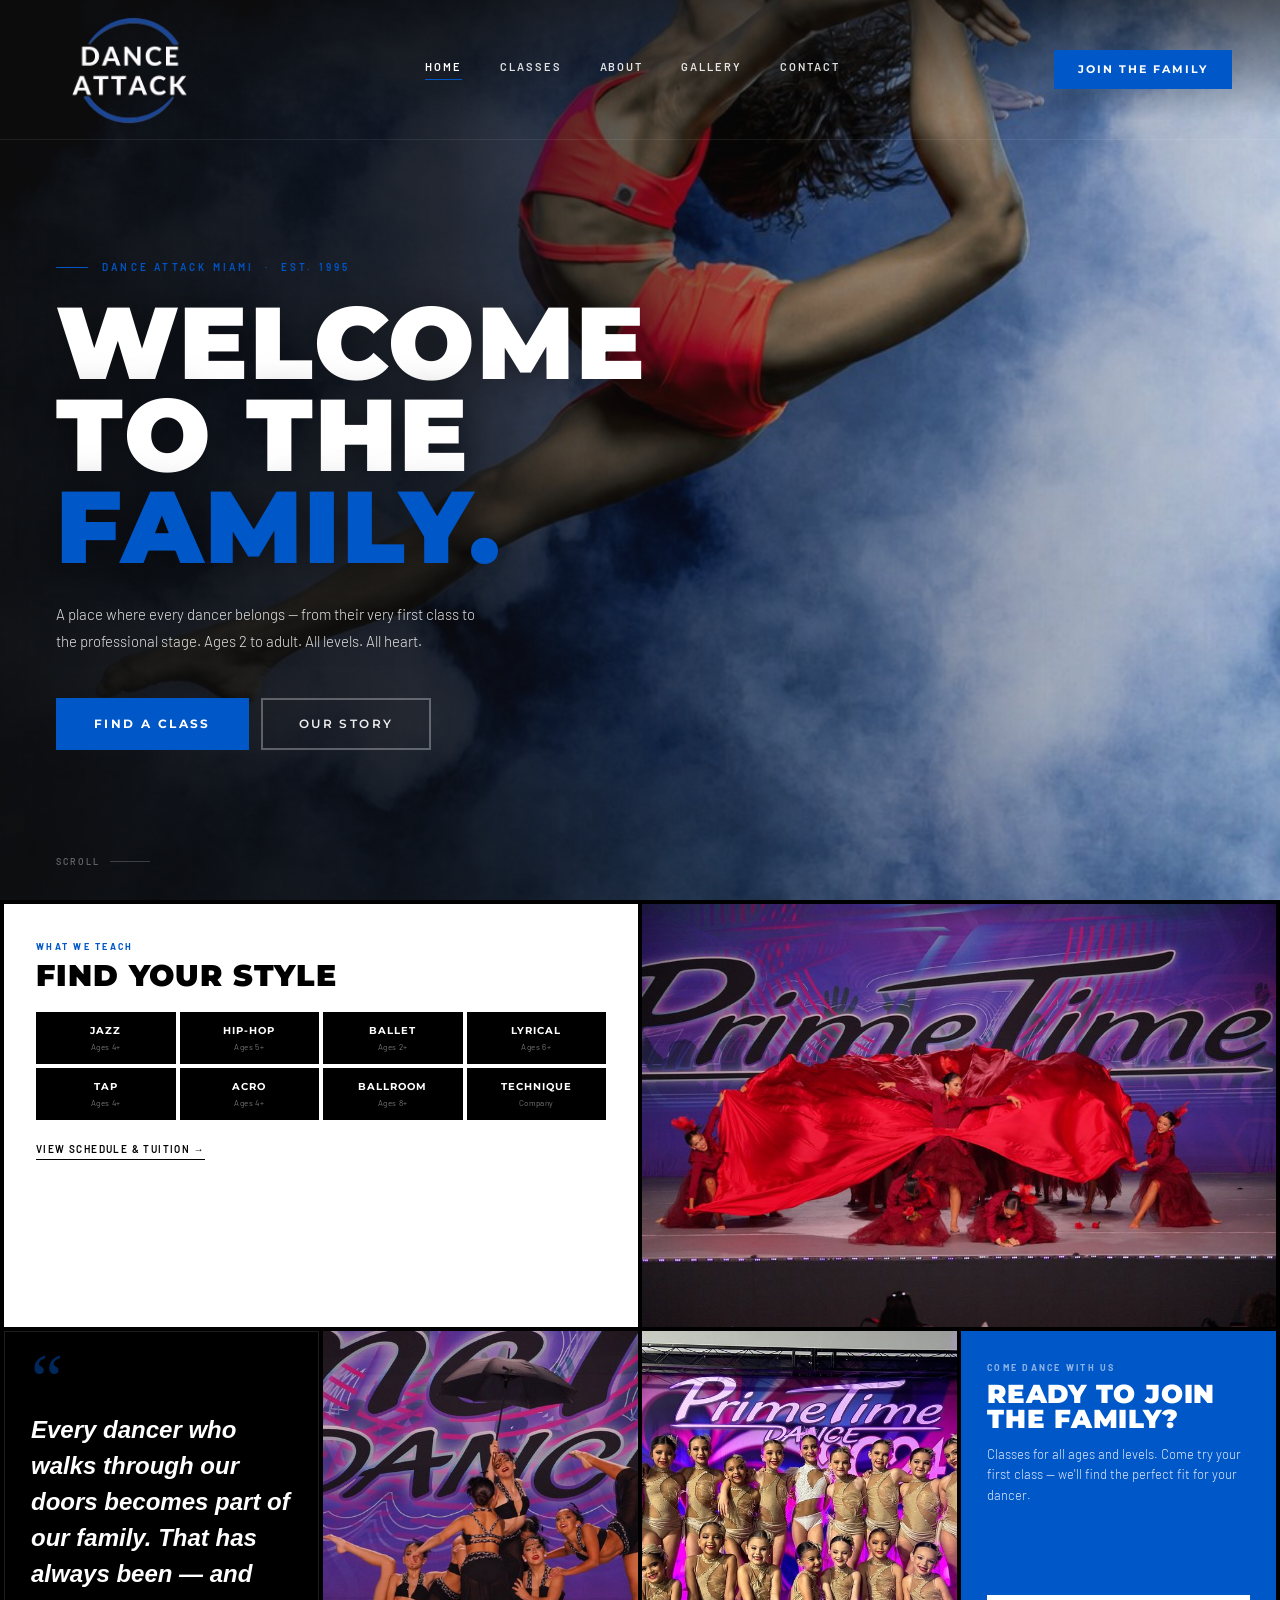
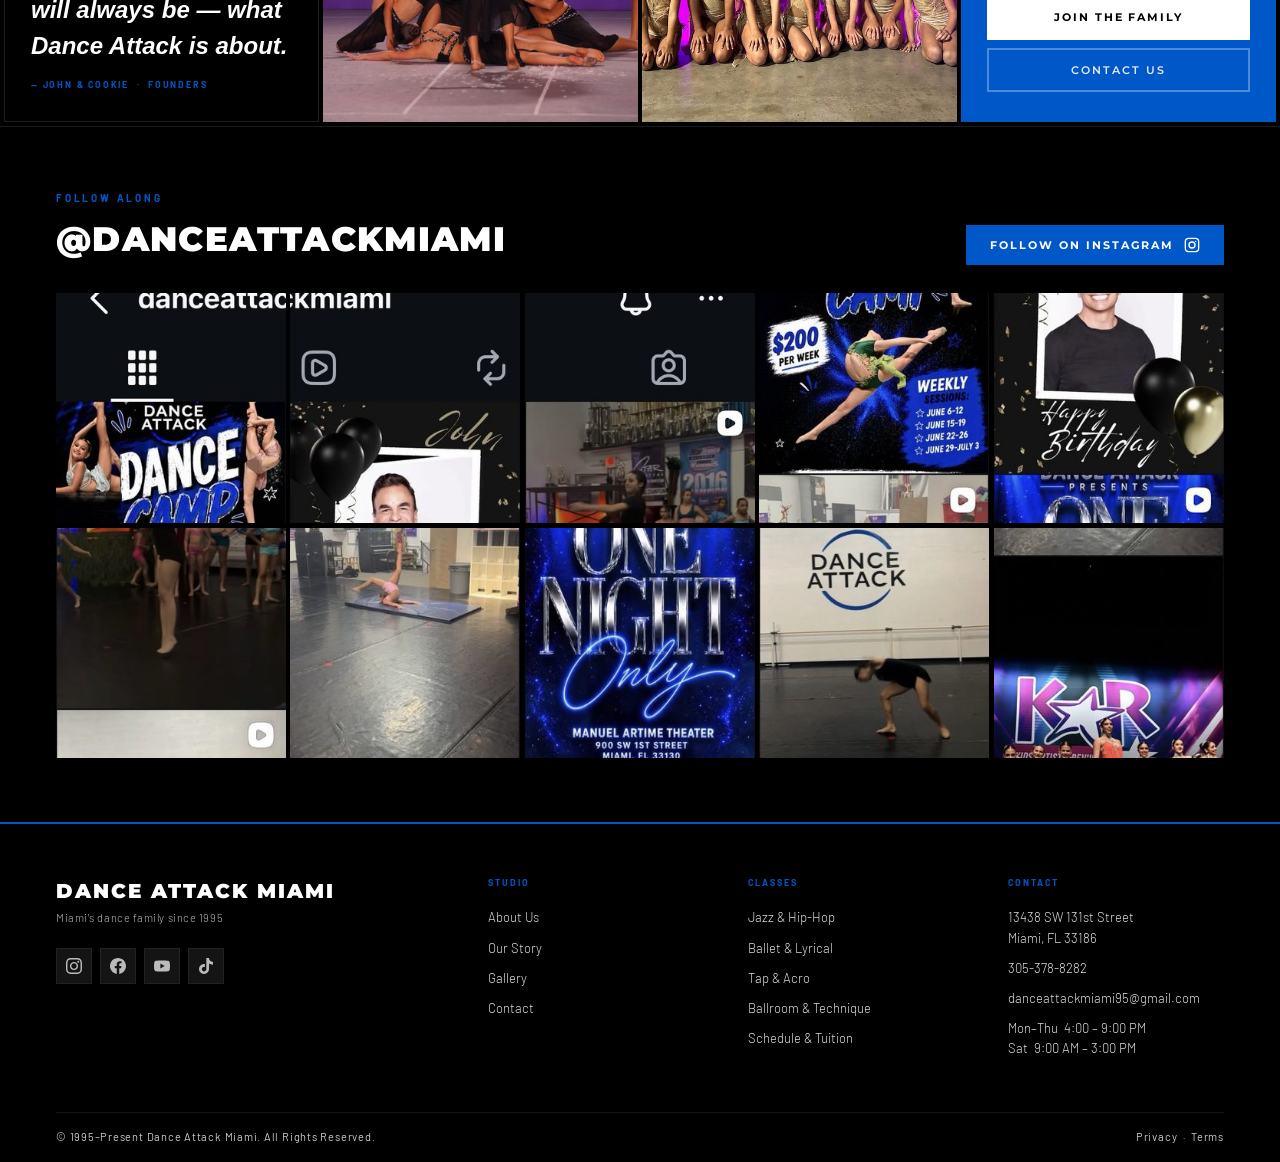
==== commit 7022aaa2: "Add files via upload" ====
--- a/index.html
+++ b/index.html
@@ -9,7 +9,7 @@
 *, *::before, *::after { box-sizing: border-box; margin: 0; padding: 0; }
 
 :root {
-  --black:   #0d0d0d;
+  --black: #000000;
   --white:   #ffffff;
   --blue:    #0057C8;
   --blue2:   #0048A8;
@@ -20,7 +20,7 @@
 
 html { scroll-behavior: smooth; }
 body {
-  background: var(--black);
+  background: #000;
   color: var(--white);
   font-family: 'Barlow', sans-serif;
   font-weight: 400;
@@ -45,7 +45,7 @@
 
 nav.top-nav.scrolled {
   height: 68px;
-  background: var(--black);
+  background: #000;
   border-bottom-color: var(--blue);
   padding: 0 48px;
 }
@@ -163,7 +163,7 @@
   position: fixed;
   top: 0; right: 0;
   width: 100%; height: 100%;
-  background: var(--black);
+  background: #000;
   border-left: 3px solid var(--blue);
   z-index: 200;
   display: flex;
@@ -426,7 +426,7 @@
 
 /* ── BENTO ── */
 .bento-wrap {
-  background: #111;
+  background: #000;
   padding: var(--gap);
 }
 
@@ -462,7 +462,7 @@
 
 .bcard-quote {
   grid-column: span 1;
-  background: #0d0d0d;
+  background: #000;
   border: 1px solid #1e1e1e;
   padding: 30px 26px;
   display: flex;
@@ -540,7 +540,7 @@
 }
 
 .class-pill {
-  background: var(--black);
+  background: #000;
   color: var(--white);
   font-family: 'Montserrat', sans-serif;
   font-weight: 700;
@@ -574,15 +574,15 @@
 
 .quote-mark {
   font-family: Georgia, serif;
-  font-size: 56px;
+  font-size: 72px;
   color: var(--blue);
   line-height: 0.5;
-  opacity: 0.45;
+  opacity: 0.75;
 }
 
 .quote-text {
-  font-size: 13.5px; font-weight: 300; font-style: italic;
-  color: #eee; line-height: 1.7; flex: 1;
+  font-size: 24px; font-weight: 900; font-style: italic;
+  color: #ffffff; line-height: 1.5; flex: 1;
 }
 
 .quote-attr {
@@ -624,7 +624,7 @@
 
 /* ── FOOTER ── */
 footer {
-  background: #080808;
+  background: #000;
   border-top: 2px solid var(--blue);
   padding: 52px 56px 0;
 }
@@ -687,7 +687,7 @@
   display: none;
   position: fixed;
   bottom: 0; left: 0; right: 0;
-  background: #0a0a0a;
+  background: #000;
   border-top: 1px solid #1a1a1a;
   z-index: 100; height: 58px;
 }
@@ -711,7 +711,7 @@
 
 /* ── RESPONSIVE ── */
 @media (max-width: 1024px) {
-  nav.top-nav { padding: 0 20px; height: 100px; }
+  
   nav.top-nav.scrolled { height: 60px; }
   .nav-links, .nav-cta { display: none; }
   .hamburger { display: flex; }
@@ -905,7 +905,6 @@
   animation: fadeUp 0.6s ease forwards 1.3s, bounce 1.6s ease-in-out 2.2s infinite;
 }
 
-
 /* ── VIDEO HERO ── */
 .hero-video {
   position: absolute;
@@ -923,10 +922,9 @@
 /* When video is active, hide the photo */
 .hero-bg.video-active img { display: none; }
 
-
 /* ── INSTAGRAM SECTION ── */
 .insta-section {
-  background: #080808;
+  background: #000;
   padding: 64px 56px;
   border-top: 1px solid #1a1a1a;
 }
@@ -993,7 +991,7 @@
   position: relative;
   overflow: hidden;
   display: block;
-  background: #111;
+  background: #000;
   text-decoration: none;
 }
 
@@ -1008,8 +1006,6 @@
   transform: scale(1.06);
 }
 
-
-
 .insta-tile-overlay {
   position: absolute;
   inset: 0;
@@ -1045,7 +1041,6 @@
   .insta-follow-btn { width: 100%; justify-content: center; }
   .insta-header { flex-direction: column; align-items: flex-start; }
 }
-
 
 .insta-tile:hover img { transform: scale(1.06); }
 .insta-tile-overlay {
@@ -1067,31 +1062,31 @@
 <!-- Mobile menu -->
 <div class="mobile-menu" id="mobileMenu">
   <button class="m-close" onclick="toggleMenu()">✕</button>
-  <a href="#" onclick="toggleMenu()">Home</a>
-  <a href="#" onclick="toggleMenu()">Classes</a>
-  <a href="#" onclick="toggleMenu()">About</a>
-  <a href="#" onclick="toggleMenu()">Gallery</a>
-  <a href="#" onclick="toggleMenu()">Contact</a>
-  <a href="#" class="btn-primary m-cta" onclick="toggleMenu()">Join the Family</a>
+  <a href="/dam/index.html" onclick="toggleMenu()">Home</a>
+  <a href="/dam/classes.html" onclick="toggleMenu()">Classes</a>
+  <a href="/dam/about.html" onclick="toggleMenu()">About</a>
+  <a href="/dam/gallery.html" onclick="toggleMenu()">Gallery</a>
+  <a href="/dam/contact.html" onclick="toggleMenu()">Contact</a>
+  <a href="/dam/contact.html" class="btn-primary m-cta" onclick="toggleMenu()">Join the Family</a>
 </div>
 
 <!-- NAV -->
 <nav class="top-nav" id="topNav">
-  <a href="#" class="nav-logo">
+  <a href="/dam/index.html" class="nav-logo">
     <img src="[data-uri]"
          alt="Dance Attack Miami"
          style="height:110px;width:auto;display:block;transition:height 0.4s ease;" />
   </a>
 
   <div class="nav-links">
-    <a href="#" class="active">Home</a>
-    <a href="#">Classes</a>
-    <a href="#">About</a>
-    <a href="#">Gallery</a>
-    <a href="#">Contact</a>
+    <a href="/dam/index.html" class="active">Home</a>
+    <a href="/dam/classes.html">Classes</a>
+    <a href="/dam/about.html">About</a>
+    <a href="/dam/gallery.html">Gallery</a>
+    <a href="/dam/contact.html">Contact</a>
   </div>
 
-  <a href="#" class="nav-cta">Join the Family</a>
+  <a href="/dam/contact.html" class="nav-cta">Join the Family</a>
   <button class="hamburger" onclick="toggleMenu()">
     <span></span><span></span><span></span>
   </button>
@@ -1134,8 +1129,8 @@
       A place where every dancer belongs — from their very first class to the professional stage. Ages 2 to adult. All levels. All heart.
     </p>
     <div class="hero-actions">
-      <a href="#" class="btn-primary">Find a Class</a>
-      <a href="#" class="btn-ghost">Our Story</a>
+      <a href="/dam/contact.html" class="btn-primary">Find a Class</a>
+      <a href="/dam/classes.html" class="btn-ghost">Our Story</a>
     </div>
   </div>
 
@@ -1152,16 +1147,16 @@
         <div class="card-title on-white" style="margin-top:8px;">Find Your Style</div>
       </div>
       <div class="classes-grid">
-        <a href="#" class="class-pill">Jazz<span>Ages 4+</span></a>
-        <a href="#" class="class-pill">Hip-Hop<span>Ages 5+</span></a>
-        <a href="#" class="class-pill">Ballet<span>Ages 2+</span></a>
-        <a href="#" class="class-pill">Lyrical<span>Ages 6+</span></a>
-        <a href="#" class="class-pill">Tap<span>Ages 4+</span></a>
-        <a href="#" class="class-pill">Acro<span>Ages 4+</span></a>
-        <a href="#" class="class-pill">Ballroom<span>Ages 8+</span></a>
-        <a href="#" class="class-pill">Technique<span>Company</span></a>
+        <a href="/dam/classes.html#jazz" class="class-pill">Jazz<span>Ages 4+</span></a>
+        <a href="/dam/classes.html#hiphop" class="class-pill">Hip-Hop<span>Ages 5+</span></a>
+        <a href="/dam/classes.html#ballet" class="class-pill">Ballet<span>Ages 2+</span></a>
+        <a href="/dam/classes.html#lyrical" class="class-pill">Lyrical<span>Ages 6+</span></a>
+        <a href="/dam/classes.html#tap" class="class-pill">Tap<span>Ages 4+</span></a>
+        <a href="/dam/classes.html#acro" class="class-pill">Acro<span>Ages 4+</span></a>
+        <a href="/dam/classes.html#ballroom" class="class-pill">Ballroom<span>Ages 8+</span></a>
+        <a href="/dam/classes.html#technique" class="class-pill">Technique<span>Company</span></a>
       </div>
-      <a href="#" class="bcard-link">View Schedule &amp; Tuition &rarr;</a>
+      <a href="/dam/classes.html" class="bcard-link">View Schedule &amp; Tuition &rarr;</a>
     </div>
 
     <div class="bcard-gallery-main">
@@ -1172,7 +1167,7 @@
 
     <div class="bcard-quote">
       <div class="quote-mark">&ldquo;</div>
-      <p class="quote-text">Every dancer who walks through our doors becomes part of our family. That has always been — and will always be — what Dance Attack is about.</p>
+      <p class="quote-text" style="font-size:24px;font-weight:900;font-style:italic;color:#fff;line-height:1.5;">Every dancer who walks through our doors becomes part of our family. That has always been — and will always be — what Dance Attack is about.</p>
       <div class="quote-attr">— John &amp; Cookie &nbsp;·&nbsp; Founders</div>
     </div>
 
@@ -1195,8 +1190,8 @@
         <p class="cta-sub" style="margin-top:12px;">Classes for all ages and levels. Come try your first class — we'll find the perfect fit for your dancer.</p>
       </div>
       <div class="cta-btn-stack">
-        <a href="#" class="btn-white">Join the Family</a>
-        <a href="#" class="btn-outline-white">Contact Us</a>
+        <a href="/dam/contact.html" class="btn-white">Join the Family</a>
+        <a href="/dam/contact.html" class="btn-outline-white">Contact Us</a>
       </div>
     </div>
 
@@ -1380,26 +1375,26 @@
       <div class="footer-brand-name">Dance Attack Miami</div>
       <div class="footer-brand-tag">Miami's dance family since 1995</div>
       <div class="footer-social">
-        <a href="https://www.instagram.com/danceattackmiami" class="social-btn" target="_blank">IG</a>
-        <a href="https://www.facebook.com/dance.attack1" class="social-btn" target="_blank">FB</a>
-        <a href="https://www.youtube.com/@DanceAttackMiami" class="social-btn" target="_blank">YT</a>
-        <a href="http://www.tiktok.com/danceattackmiami" class="social-btn" target="_blank">TT</a>
+        <a href="https://www.instagram.com/danceattackmiami" class="social-btn" target="_blank"><svg viewBox="0 0 24 24" fill="currentColor" width="16" height="16"><path d="M12 2.163c3.204 0 3.584.012 4.85.07 3.252.148 4.771 1.691 4.919 4.919.058 1.265.069 1.645.069 4.849 0 3.205-.012 3.584-.069 4.849-.149 3.225-1.664 4.771-4.919 4.919-1.266.058-1.644.07-4.85.07-3.204 0-3.584-.012-4.849-.07-3.26-.149-4.771-1.699-4.919-4.92-.058-1.265-.07-1.644-.07-4.849 0-3.204.013-3.583.07-4.849.149-3.227 1.664-4.771 4.919-4.919 1.266-.057 1.645-.069 4.849-.069zm0-2.163c-3.259 0-3.667.014-4.947.072-4.358.2-6.78 2.618-6.98 6.98-.059 1.281-.073 1.689-.073 4.948 0 3.259.014 3.668.072 4.948.2 4.358 2.618 6.78 6.98 6.98 1.281.058 1.689.072 4.948.072 3.259 0 3.668-.014 4.948-.072 4.354-.2 6.782-2.618 6.979-6.98.059-1.28.073-1.689.073-4.948 0-3.259-.014-3.667-.072-4.947-.196-4.354-2.617-6.78-6.979-6.98-1.281-.059-1.69-.073-4.949-.073zm0 5.838c-3.403 0-6.162 2.759-6.162 6.162s2.759 6.163 6.162 6.163 6.162-2.759 6.162-6.163c0-3.403-2.759-6.162-6.162-6.162zm0 10.162c-2.209 0-4-1.79-4-4 0-2.209 1.791-4 4-4s4 1.791 4 4c0 2.21-1.791 4-4 4zm6.406-11.845c-.796 0-1.441.645-1.441 1.44s.645 1.44 1.441 1.44c.795 0 1.439-.645 1.439-1.44s-.644-1.44-1.439-1.44z"/></svg></a>
+        <a href="https://www.facebook.com/dance.attack1" class="social-btn" target="_blank"><svg viewBox="0 0 24 24" fill="currentColor" width="16" height="16"><path d="M24 12.073c0-6.627-5.373-12-12-12s-12 5.373-12 12c0 5.99 4.388 10.954 10.125 11.854v-8.385H7.078v-3.47h3.047V9.43c0-3.007 1.792-4.669 4.533-4.669 1.312 0 2.686.235 2.686.235v2.953H15.83c-1.491 0-1.956.925-1.956 1.874v2.25h3.328l-.532 3.47h-2.796v8.385C19.612 23.027 24 18.062 24 12.073z"/></svg></a>
+        <a href="https://www.youtube.com/@DanceAttackMiami" class="social-btn" target="_blank"><svg viewBox="0 0 24 24" fill="currentColor" width="16" height="16"><path d="M23.495 6.205a3.007 3.007 0 0 0-2.088-2.088c-1.87-.501-9.396-.501-9.396-.501s-7.507-.01-9.396.501A3.007 3.007 0 0 0 .527 6.205a31.247 31.247 0 0 0-.522 5.805 31.247 31.247 0 0 0 .522 5.783 3.007 3.007 0 0 0 2.088 2.088c1.868.502 9.396.502 9.396.502s7.506 0 9.396-.502a3.007 3.007 0 0 0 2.088-2.088 31.247 31.247 0 0 0 .5-5.783 31.247 31.247 0 0 0-.5-5.805zM9.609 15.601V8.408l6.264 3.602z"/></svg></a>
+        <a href="http://www.tiktok.com/danceattackmiami" class="social-btn" target="_blank"><svg viewBox="0 0 24 24" fill="currentColor" width="16" height="16"><path d="M12.525.02c1.31-.02 2.61-.01 3.91-.02.08 1.53.63 3.09 1.75 4.17 1.12 1.11 2.7 1.62 4.24 1.79v4.03c-1.44-.05-2.89-.35-4.2-.97-.57-.26-1.1-.59-1.62-.93-.01 2.92.01 5.84-.02 8.75-.08 1.4-.54 2.79-1.35 3.94-1.31 1.92-3.58 3.17-5.91 3.21-1.43.08-2.86-.31-4.08-1.03-2.02-1.19-3.44-3.37-3.65-5.71-.02-.5-.03-1-.01-1.49.18-1.9 1.12-3.72 2.58-4.96 1.66-1.44 3.98-2.13 6.15-1.72.02 1.48-.04 2.96-.04 4.44-.99-.32-2.15-.23-3.02.37-.63.41-1.11 1.04-1.36 1.75-.21.51-.15 1.07-.14 1.61.24 1.64 1.82 3.02 3.5 2.87 1.12-.01 2.19-.66 2.77-1.61.19-.33.4-.67.41-1.06.1-1.79.06-3.57.07-5.36.01-4.03-.01-8.05.02-12.07z"/></svg></a>
       </div>
     </div>
     <div class="footer-col">
       <h4>Studio</h4>
-      <a href="#">About Us</a>
-      <a href="#">Our Story</a>
-      <a href="#">Gallery</a>
-      <a href="#">Contact</a>
+      <a href="/dam/about.html">About Us</a>
+      <a href="/dam/about.html">Our Story</a>
+      <a href="/dam/gallery.html">Gallery</a>
+      <a href="/dam/contact.html">Contact</a>
     </div>
     <div class="footer-col">
       <h4>Classes</h4>
-      <a href="#">Jazz &amp; Hip-Hop</a>
-      <a href="#">Ballet &amp; Lyrical</a>
-      <a href="#">Tap &amp; Acro</a>
-      <a href="#">Ballroom &amp; Technique</a>
-      <a href="#">Schedule &amp; Tuition</a>
+      <a href="/dam/classes.html#jazz">Jazz &amp; Hip-Hop</a>
+      <a href="/dam/classes.html#lyrical">Ballet &amp; Lyrical</a>
+      <a href="/dam/classes.html#tap">Tap &amp; Acro</a>
+      <a href="/dam/classes.html#ballroom">Ballroom &amp; Technique</a>
+      <a href="/dam/classes.html#tuition">Schedule &amp; Tuition</a>
     </div>
     <div class="footer-col">
       <h4>Contact</h4>
@@ -1418,23 +1413,23 @@
 <!-- BOTTOM NAV -->
 <nav class="bottom-nav">
   <div class="bnav-inner">
-    <a href="#" class="bnav-item active">
+    <a href="/dam/index.html" class="bnav-item active">
       <svg viewBox="0 0 24 24" fill="currentColor"><path d="M10 20v-6h4v6h5v-8h3L12 3 2 12h3v8z"/></svg>
       Home
     </a>
-    <a href="#" class="bnav-item">
+    <a href="/dam/classes.html" class="bnav-item">
       <svg viewBox="0 0 24 24" fill="currentColor"><path d="M4 6h16v2H4zm0 5h16v2H4zm0 5h16v2H4z"/></svg>
       Classes
     </a>
-    <a href="#" class="bnav-item">
+    <a href="/dam/about.html" class="bnav-item">
       <svg viewBox="0 0 24 24" fill="currentColor"><path d="M12 12c2.7 0 4.8-2.1 4.8-4.8S14.7 2.4 12 2.4 7.2 4.5 7.2 7.2 9.3 12 12 12zm0 2.4c-3.2 0-9.6 1.6-9.6 4.8v2.4h19.2v-2.4c0-3.2-6.4-4.8-9.6-4.8z"/></svg>
       About
     </a>
-    <a href="#" class="bnav-item">
+    <a href="/dam/gallery.html" class="bnav-item">
       <svg viewBox="0 0 24 24" fill="currentColor"><path d="M21 19V5c0-1.1-.9-2-2-2H5c-1.1 0-2 .9-2 2v14c0 1.1.9 2 2 2h14c1.1 0 2-.9 2-2zM8.5 13.5l2.5 3.01L14.5 12l4.5 6H5l3.5-4.5z"/></svg>
       Gallery
     </a>
-    <a href="#" class="bnav-item">
+    <a href="/dam/contact.html" class="bnav-item">
       <svg viewBox="0 0 24 24" fill="currentColor"><path d="M20 4H4c-1.1 0-2 .9-2 2v12c0 1.1.9 2 2 2h16c1.1 0 2-.9 2-2V6c0-1.1-.9-2-2-2zm0 4l-8 5-8-5V6l8 5 8-5v2z"/></svg>
       Contact
     </a>
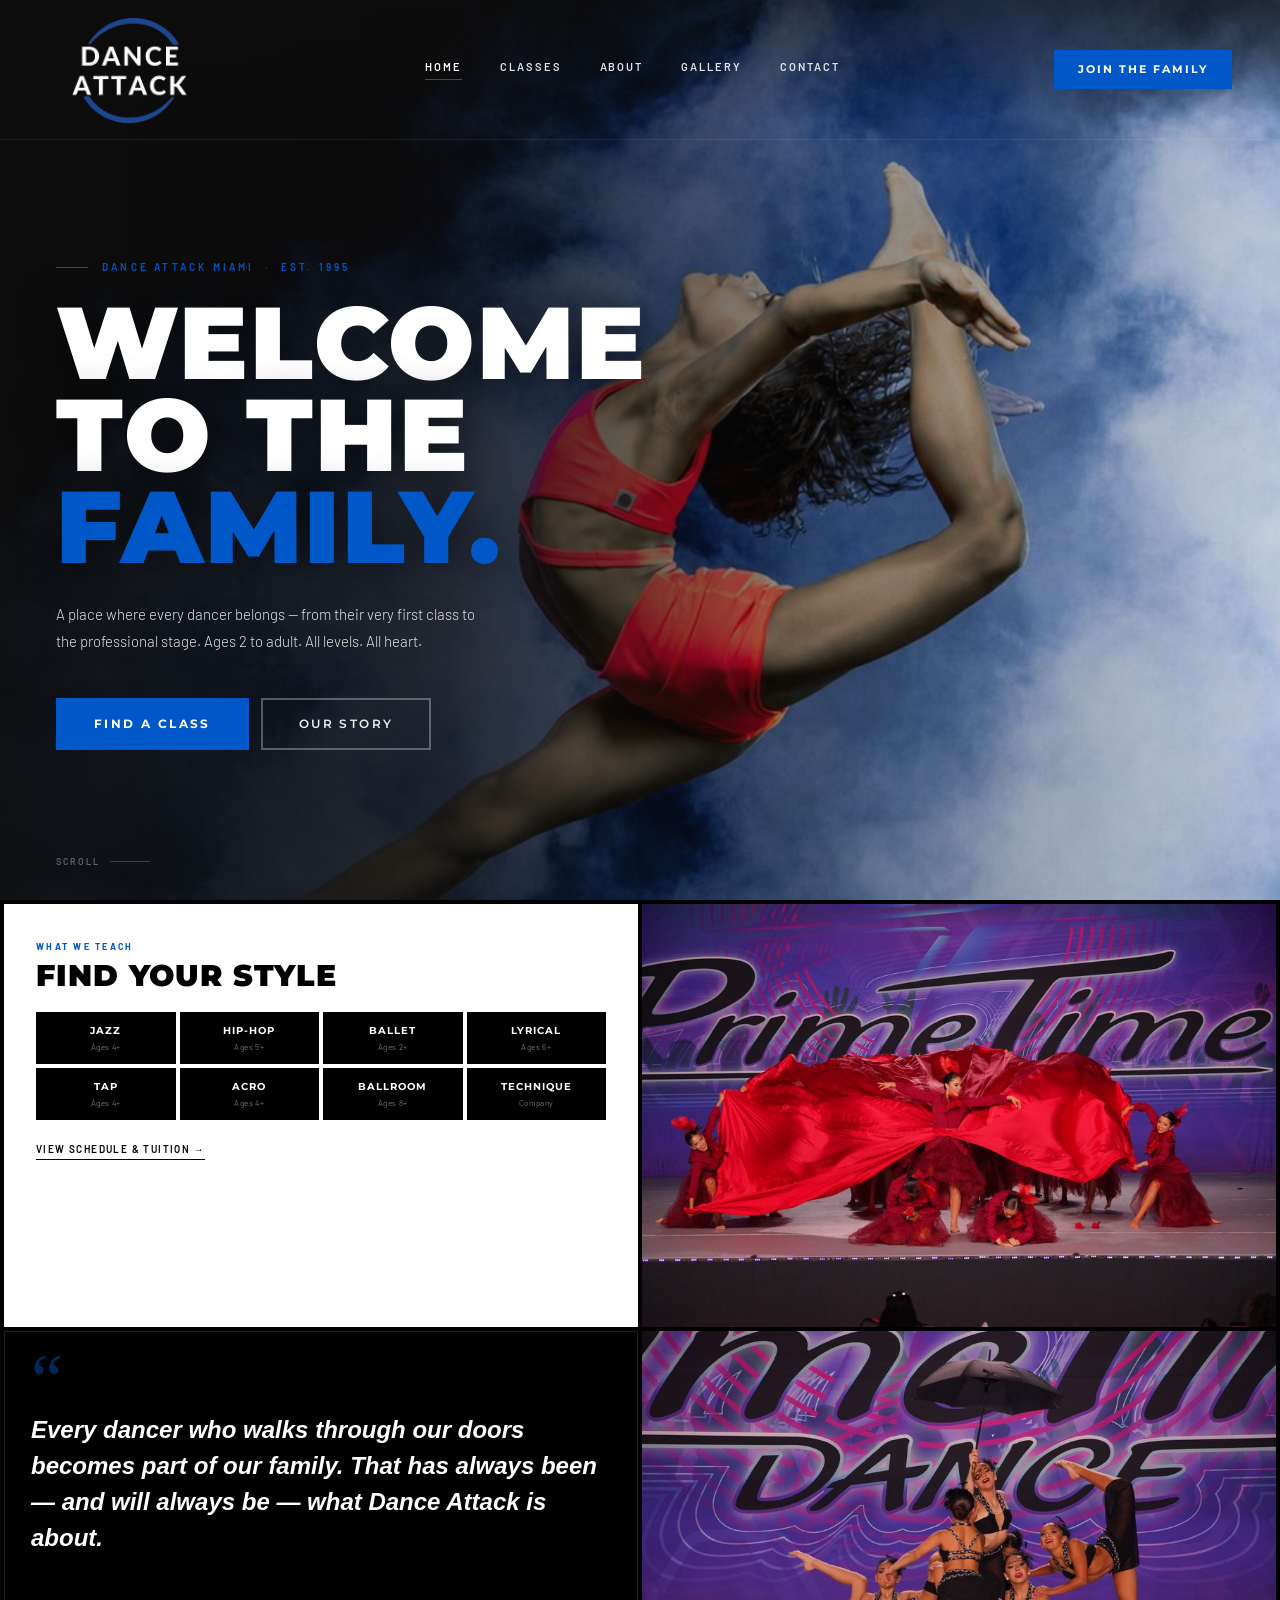
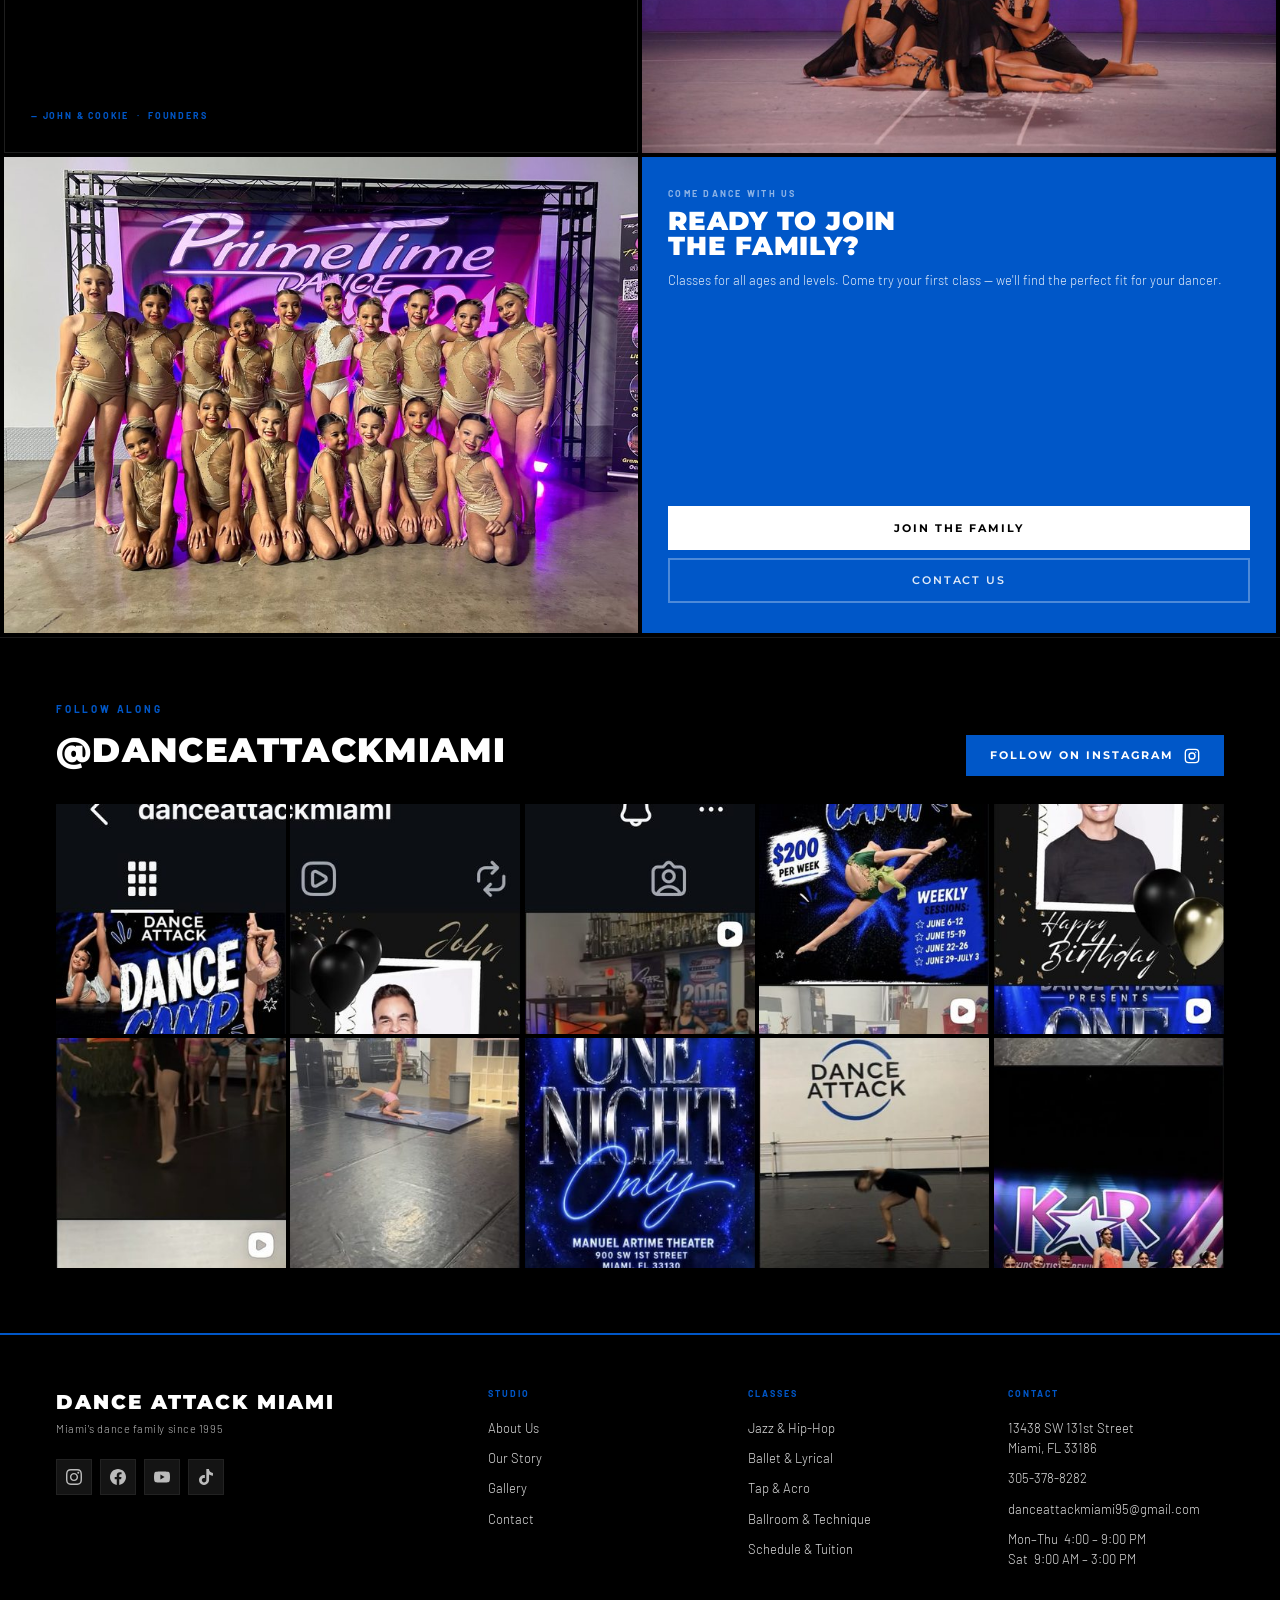
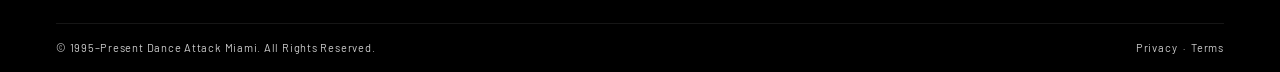
==== commit 0256820b: "Multiple layout updates across all pages - styles.css: increase page-hero height 70vh → 82vh (60vh m" ====
--- a/index.html
+++ b/index.html
@@ -5,258 +5,9 @@
 <meta name="viewport" content="width=device-width, initial-scale=1.0">
 <title>Dance Attack Miami</title>
 <link href="https://fonts.googleapis.com/css2?family=Montserrat:wght@300;400;600;700;800;900&family=Barlow:wght@300;400&display=swap" rel="stylesheet">
+<link rel="stylesheet" href="styles.css">
 <style>
-*, *::before, *::after { box-sizing: border-box; margin: 0; padding: 0; }
-
-:root {
-  --black: #000000;
-  --white:   #ffffff;
-  --blue:    #0057C8;
-  --blue2:   #0048A8;
-  --blue-dk: #003D8F;
-  --blue-lt: #D6E4FF;
-  --gap:     4px;
-}
-
-html { scroll-behavior: smooth; }
-body {
-  background: #000;
-  color: var(--white);
-  font-family: 'Barlow', sans-serif;
-  font-weight: 400;
-  line-height: 1.5;
-  overflow-x: hidden;
-}
-
-/* ── NAV ── */
-nav.top-nav {
-  position: fixed;
-  top: 0; left: 0; right: 0;
-  z-index: 100;
-  background: transparent;
-  border-bottom: 1px solid rgba(255,255,255,0.08);
-  display: flex;
-  align-items: center;
-  justify-content: space-between;
-  padding: 0 48px;
-  height: 140px;
-  transition: height 0.4s ease, background 0.4s ease, border-color 0.4s ease, padding 0.4s ease;
-}
-
-nav.top-nav.scrolled {
-  height: 68px;
-  background: #000;
-  border-bottom-color: var(--blue);
-  padding: 0 48px;
-}
-
-.nav-logo {
-  display: flex;
-  align-items: center;
-  gap: 11px;
-  text-decoration: none;
-  position: relative;
-  z-index: 2;
-}
-
-.nav-logo-mark {
-  width: 40px; height: 40px;
-  position: relative;
-  display: flex; align-items: center; justify-content: center;
-}
-
-.nav-logo-mark svg {
-  position: absolute; inset: 0; width: 100%; height: 100%;
-}
-
-.nav-logo-wordmark {
-  font-family: 'Montserrat', sans-serif;
-  font-weight: 900;
-  line-height: 1;
-  color: var(--white);
-}
-
-.nav-logo-wordmark .line1 {
-  font-size: 17px;
-  letter-spacing: 0.1em;
-  text-transform: uppercase;
-  display: block;
-}
-
-.nav-logo-wordmark .line2 {
-  font-size: 9px;
-  letter-spacing: 0.22em;
-  text-transform: uppercase;
-  color: var(--blue);
-  font-weight: 600;
-  display: block;
-  margin-top: 2px;
-}
-
-.nav-links {
-  display: flex;
-  align-items: center;
-  gap: 38px;
-  position: relative;
-  z-index: 2;
-}
-
-.nav-links a {
-  text-decoration: none;
-  font-size: 11px;
-  font-weight: 600;
-  letter-spacing: 0.18em;
-  text-transform: uppercase;
-  color: rgba(255,255,255,0.88);
-  padding-bottom: 3px;
-  border-bottom: 1.5px solid transparent;
-  transition: color 0.2s, border-color 0.2s, font-size 0.4s;
-}
-
-.nav-links a:hover,
-.nav-links a.active { color: var(--white); border-bottom-color: var(--blue); }
-
-.nav-cta {
-  background: var(--blue);
-  color: var(--white);
-  font-family: 'Montserrat', sans-serif;
-  font-weight: 700;
-  font-size: 11px;
-  letter-spacing: 0.18em;
-  text-transform: uppercase;
-  padding: 11px 24px;
-  text-decoration: none;
-  transition: background 0.2s;
-  white-space: nowrap;
-  position: relative;
-  z-index: 2;
-}
-
-.nav-cta:hover { background: var(--blue2); }
-
-.hamburger {
-  display: none;
-  flex-direction: column;
-  gap: 5px;
-  cursor: pointer;
-  padding: 4px;
-  background: none;
-  border: none;
-  position: relative;
-  z-index: 2;
-}
-
-.hamburger span {
-  width: 22px; height: 2px;
-  background: var(--white);
-  display: block;
-  transition: transform 0.3s ease, opacity 0.3s ease;
-  transform-origin: center;
-}
-
-.hamburger.open span:nth-child(1) { transform: translateY(7px) rotate(45deg); }
-.hamburger.open span:nth-child(2) { opacity: 0; transform: scaleX(0); }
-.hamburger.open span:nth-child(3) { transform: translateY(-7px) rotate(-45deg); }
-
-/* Mobile fullscreen menu */
-.mobile-menu {
-  position: fixed;
-  top: 0; right: 0;
-  width: 100%; height: 100%;
-  background: #000;
-  border-left: 3px solid var(--blue);
-  z-index: 200;
-  display: flex;
-  flex-direction: column;
-  align-items: flex-start;
-  justify-content: center;
-  padding: 100px 40px 40px;
-  gap: 4px;
-  transform: translateX(100%);
-  transition: transform 0.45s cubic-bezier(0.77, 0, 0.175, 1);
-  pointer-events: none;
-}
-
-.mobile-menu.open {
-  transform: translateX(0);
-  pointer-events: all;
-}
-
-.mobile-menu a {
-  font-family: 'Montserrat', sans-serif;
-  font-weight: 900;
-  font-size: 32px;
-  letter-spacing: 0.06em;
-  text-transform: uppercase;
-  color: var(--white);
-  text-decoration: none;
-  padding: 10px 0;
-  border-bottom: 1px solid #1a1a1a;
-  width: 100%;
-  opacity: 0;
-  transform: translateX(-30px);
-  transition: opacity 0.3s ease, transform 0.3s ease, color 0.2s;
-  display: flex;
-  align-items: center;
-  justify-content: space-between;
-}
-
-.mobile-menu a::after {
-  content: '→';
-  font-size: 18px;
-  color: var(--blue);
-  opacity: 0;
-  transition: opacity 0.2s, transform 0.2s;
-  transform: translateX(-8px);
-}
-
-.mobile-menu a:hover { color: var(--blue); }
-.mobile-menu a:hover::after { opacity: 1; transform: translateX(0); }
-
-/* Staggered item entrance */
-.mobile-menu.open a:nth-child(1) { opacity: 1; transform: translateX(0); transition-delay: 0.28s; }
-.mobile-menu.open a:nth-child(2) { opacity: 1; transform: translateX(0); transition-delay: 0.35s; }
-.mobile-menu.open a:nth-child(3) { opacity: 1; transform: translateX(0); transition-delay: 0.42s; }
-.mobile-menu.open a:nth-child(4) { opacity: 1; transform: translateX(0); transition-delay: 0.49s; }
-.mobile-menu.open a:nth-child(5) { opacity: 1; transform: translateX(0); transition-delay: 0.56s; }
-
-.mobile-menu .m-cta {
-  font-size: 12px;
-  background: var(--blue);
-  padding: 14px 32px;
-  margin-top: 20px;
-  border: none;
-  border-bottom: none;
-  opacity: 0;
-  transform: translateX(-20px);
-  transition: opacity 0.3s ease 0.65s, transform 0.3s ease 0.65s, background 0.2s;
-  cursor: pointer;
-  width: auto;
-  align-self: flex-start;
-  display: inline-flex;
-  letter-spacing: 0.18em;
-}
-
-.mobile-menu.open .m-cta {
-  opacity: 1;
-  transform: translateX(0);
-}
-
-.mobile-menu .m-cta:hover { background: #0048A8; }
-
-.mobile-menu .m-close {
-  position: absolute;
-  top: 24px; right: 24px;
-  font-size: 26px;
-  cursor: pointer;
-  background: none;
-  border: none;
-  color: #555;
-  line-height: 1;
-  transition: color 0.2s;
-}
-
-.mobile-menu .m-close:hover { color: var(--white); }
+
 
 /* ── HERO — FULL BLEED ── */
 .hero {
@@ -278,7 +29,7 @@
   width: 100%;
   height: 100%;
   object-fit: cover;
-  object-position: 70% center;
+  object-position: 70% 20%;
   display: block;
 }
 
@@ -461,7 +212,7 @@
 }
 
 .bcard-quote {
-  grid-column: span 1;
+  grid-column: span 2;
   background: #000;
   border: 1px solid #1e1e1e;
   padding: 30px 26px;
@@ -472,7 +223,7 @@
 }
 
 .bcard-photo {
-  grid-column: span 1;
+  grid-column: span 2;
   min-height: 220px;
   background: #1a1a1a;
   overflow: hidden;
@@ -504,7 +255,7 @@
 }
 
 .bcard-cta {
-  grid-column: span 1;
+  grid-column: span 2;
   background: var(--blue);
   padding: 30px 26px;
   display: flex;
@@ -736,7 +487,7 @@
   .bento-grid { grid-template-columns: 1fr 1fr; }
   .bcard-classes { grid-column: span 2; }
   .bcard-gallery-main { grid-column: span 2; min-height: 220px; }
-  .bcard-quote, .bcard-photo, .bcard-cta { grid-column: span 1; }
+  .bcard-quote, .bcard-photo, .bcard-cta { grid-column: span 2; }
 
   footer { padding: 36px 20px 0; }
   .footer-grid { grid-template-columns: 1fr 1fr; gap: 28px; }
@@ -1061,7 +812,7 @@
 
 <!-- Mobile menu -->
 <div class="mobile-menu" id="mobileMenu">
-  <button class="m-close" onclick="toggleMenu()">✕</button>
+  <button class="m-close" onclick="toggleMenu()" aria-label="Close navigation menu">✕</button>
   <a href="/dam/index.html" onclick="toggleMenu()">Home</a>
   <a href="/dam/classes.html" onclick="toggleMenu()">Classes</a>
   <a href="/dam/about.html" onclick="toggleMenu()">About</a>
@@ -1073,7 +824,7 @@
 <!-- NAV -->
 <nav class="top-nav" id="topNav">
   <a href="/dam/index.html" class="nav-logo">
-    <img src="[data-uri]"
+    <img src="images/img001.png"
          alt="Dance Attack Miami"
          style="height:110px;width:auto;display:block;transition:height 0.4s ease;" />
   </a>
@@ -1087,7 +838,7 @@
   </div>
 
   <a href="/dam/contact.html" class="nav-cta">Join the Family</a>
-  <button class="hamburger" onclick="toggleMenu()">
+  <button class="hamburger" onclick="toggleMenu()" aria-label="Open navigation menu">
     <span></span><span></span><span></span>
   </button>
 </nav>
@@ -1111,7 +862,7 @@
       <source src="hero-reel.webm" type="video/webm">
     </video>
     -->
-    <img src="[data-uri]"
+    <img src="images/img002.jpg"
          alt="Dance Attack Miami dancer" />
   </div>
 
@@ -1160,7 +911,7 @@
     </div>
 
     <div class="bcard-gallery-main">
-      <img src="[data-uri]